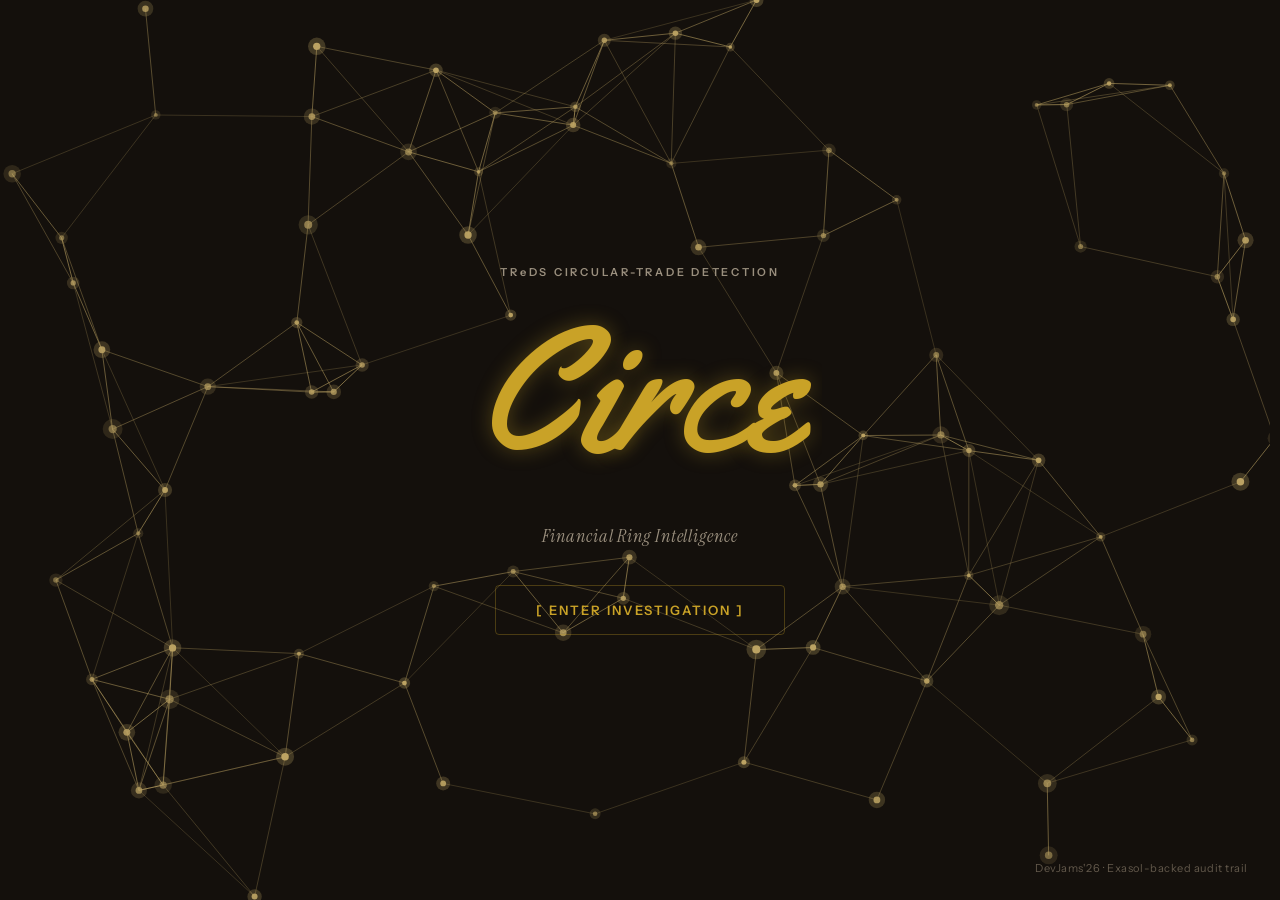
==== demo/index.html @ 51be2c26 "fix(brand): remove mask wipe loading effect and blur box, add clean breathing symbol pulse" ====
<!doctype html>
<html lang="en">
<head>
<meta charset="utf-8">
<meta name="viewport" content="width=device-width,initial-scale=1">
<title>Circe · Financial Ring Intelligence</title>
<link rel="preconnect" href="https://fonts.googleapis.com">
<link rel="preconnect" href="https://fonts.gstatic.com" crossorigin>
<link href="https://fonts.googleapis.com/css2?family=Instrument+Sans:wght@400;500;600;700&family=Instrument+Serif:ital@0;1&family=JetBrains+Mono:wght@400;500;600&family=Yellowtail&display=swap" rel="stylesheet">
<link rel="stylesheet" href="styles.css?v=1788350000">
</head>
<body>

<div id="landing-page" class="landing-page relative min-h-screen overflow-hidden flex flex-col selection:bg-[#C9A227]/30 selection:text-[#C9A227]" style="position: fixed; top: 0; left: 0; width: 100%; height: 100%; z-index: 3000; transition: opacity 0.8s ease, visibility 0.8s ease; background-color: var(--ink-base); color: var(--paper); font-family: var(--font-sans); display: flex; flex-direction: column;">

    <!-- WebGL Constellation Canvas -->
    <div style="position:absolute; top:0; left:0; right:0; bottom:0; z-index:0; pointer-events:none; opacity:0.8;">
        <canvas id="constellationCanvas" style="width:100%; height:100%; display:block;"></canvas>
    </div>

    <!-- Central Content -->
    <main style="flex:1; display:flex; flex-direction:column; align-items:center; justify-content:center; position:relative; z-index:10; padding:24px; width:100%; text-align:center;">
        
        <!-- Eyebrow Line -->
        <p class="eyebrow-text uppercase mb-4 text-center">
            TReDS CIRCULAR-TRADE DETECTION
        </p>

        <!-- Writing Animation Title -->
        <div style="position:relative; display:flex; align-items:center; justify-content:center; margin-bottom:24px; width:100%;">
            <h1 class="circe-title-text">Circe</h1>
        </div>
        
        <!-- Tagline -->
        <p class="tagline-text uppercase mb-12 md:mb-16 text-center">
            Financial Ring Intelligence
        </p>

        <!-- Enter Button -->
        <button id="enter-btn-new" class="enter-button uppercase transition-all flex items-center justify-center">
            [ ENTER INVESTIGATION ]
        </button>
    </main>
    
    <!-- Footer Corner Meta Text -->
    <div style="position:absolute; bottom:24px; right:32px; z-index:10; pointer-events:none;">
        <p class="footer-meta-text">
            DevJams'26 · Exasol-backed audit trail
        </p>
    </div>

    <style>
        .circe-title-text {
            font-family: var(--font-wordmark);
            font-size: clamp(100px, 14vw, 200px); 
            font-weight: 400;
            color: var(--seal);
            margin: 0;
            padding: 20px; 
            line-height: 1;
            text-shadow: 0 0 20px rgba(201, 162, 39, 0.35);
            
            -webkit-mask-image: linear-gradient(75deg, #000 45%, rgba(0,0,0,0) 55%);
            mask-image: linear-gradient(75deg, #000 45%, rgba(0,0,0,0) 55%);
            -webkit-mask-size: 300% 100%;
            mask-size: 300% 100%;
            -webkit-mask-position: 100% 0;
            mask-position: 100% 0;
            
            animation: writeCursive 1.5s cubic-bezier(0.3, 0.0, 0.2, 1) 0.1s both;
        }

        @keyframes writeCursive {
            0% { -webkit-mask-position: 100% 0; mask-position: 100% 0; }
            100% { -webkit-mask-position: 0% 0; mask-position: 0% 0; }
        }
        
        .eyebrow-text {
            font-family: var(--font-sans);
            font-weight: 600;
            font-size: var(--fs-micro);
            letter-spacing: 0.25em;
            color: var(--paper-muted);
            opacity: 0;
            transform: translateY(10px);
            animation: elegantFadeUp 0.8s cubic-bezier(0.2, 0.8, 0.2, 1) 1.2s forwards;
        }

        .tagline-text {
            font-family: var(--font-serif);
            font-weight: 400;
            font-style: italic;
            font-size: 18px; 
            letter-spacing: 0.05em; 
            color: var(--paper-muted);
            opacity: 0;
            transform: translateY(10px);
            animation: elegantFadeUp 0.8s cubic-bezier(0.2, 0.8, 0.2, 1) 1.5s forwards;
            margin-bottom: 36px;
        }

        .enter-button {
            font-family: var(--font-sans);
            font-weight: 600;
            font-size: var(--fs-body);
            letter-spacing: 0.15em;
            color: var(--seal);
            background: transparent;
            border: 1px solid rgba(201, 162, 39, 0.3);
            border-radius: 4px;
            padding: 16px 40px;
            opacity: 0;
            transform: translateY(10px);
            animation: elegantFadeUp 0.8s cubic-bezier(0.2, 0.8, 0.2, 1) 1.8s forwards;
            cursor: pointer;
            transition: all 0.2s ease;
        }

        .enter-button:hover {
            background: var(--seal-dim);
            border-color: var(--seal);
            box-shadow: 0 0 15px rgba(201, 162, 39, 0.2);
        }
        
        .footer-meta-text {
            font-family: var(--font-sans);
            font-weight: 400;
            font-size: var(--fs-micro);
            color: var(--paper-dark);
            letter-spacing: 0.05em;
            opacity: 0;
            animation: elegantFadeUp 0.8s cubic-bezier(0.2, 0.8, 0.2, 1) 2.0s forwards;
        }

        @keyframes elegantFadeUp {
            to { opacity: 1; transform: translateY(0); }
        }
    </style>
</div>

<div id="app-shell" class="app-shell hidden-app">
  <!-- TOP HEADER -->
  <header class="topbar">
    <div class="topbar-left">
      <h1 class="brand clickable" id="brand-home-btn" title="Return to Intro" onclick="if(window.returnToLanding) window.returnToLanding();" tabindex="0" role="button" aria-label="Return to intro screen">
        <span class="brand-symbol" aria-hidden="true">
          <svg width="18" height="18" viewBox="0 0 24 24" fill="none" style="display:block;">
            <circle cx="12" cy="12" r="9" stroke="var(--seal)" stroke-width="2" opacity="0.9"></circle>
            <circle cx="12" cy="12" r="3.5" fill="var(--seal)"></circle>
          </svg>
        </span>
        <span class="brand-wordmark">Circe</span>
        <span class="brand-sub">· Financial Ring Intelligence</span>
      </h1>
    </div>
    <div class="topbar-center" id="global-stats-container">
      <!-- Populated by JS -->
    </div>
    <div class="topbar-right">
      <div class="status-badge simulated-data"><span class="dot"></span> SIMULATED DATA</div>
      <button id="guide-me-btn" class="btn">GUIDE ME</button>
    </div>
  </header>

  <!-- SECONDARY NAVIGATION — stepper keeps class="tab-btn" + data-target, setupTabs() unchanged -->
  <nav class="primary-nav">
    <div class="nav-container">
      <button class="tab-btn stepper-item active" data-target="view-queue" aria-current="step">
        <span class="step-num">01</span>
        <span class="step-label">REVIEW</span>
        <span class="step-sub">Which rings look suspicious?</span>
      </button>
      <span class="stepper-sep" aria-hidden="true"></span>
      <button class="tab-btn stepper-item" data-target="view-network">
        <span class="step-num">02</span>
        <span class="step-label">VISUALISE</span>
        <span class="step-sub">How are they connected?</span>
      </button>
      <span class="stepper-sep" aria-hidden="true"></span>
      <button class="tab-btn stepper-item" data-target="view-directory">
        <span class="step-num">03</span>
        <span class="step-label">INVESTIGATE</span>
        <span class="step-sub">Who is involved?</span>
      </button>
      <span class="stepper-sep" aria-hidden="true"></span>
      <button class="tab-btn stepper-item" data-target="view-ledger">
        <span class="step-num">04</span>
        <span class="step-label">VERIFY</span>
        <span class="step-sub">What's the raw evidence?</span>
      </button>
    </div>
  </nav>


  <!-- PAGE CONTENT -->
  <div class="content-area">
    
    <!-- RING REVIEW -->
    <div id="view-queue" class="view-section active">
      <div id="stats" class="summary-strip"></div>
      <main id="queue" class="queue-grid"></main>
    </div>

    <!-- INTERCONNECTION MAP -->
    <div id="view-network" class="view-section">
      <div class="ledger-header-strip">
        <div class="ledger-controls" style="flex-wrap: wrap; align-items: center; width: 100%;">
          <div style="display:flex; gap:6px;">
            <button id="net-toggle-trade" class="btn active" aria-pressed="true">TRADE LAYER</button>
            <button id="net-toggle-corp" class="btn active" aria-pressed="true">CORPORATE LAYER</button>
            <button id="net-toggle-flagged" class="btn" aria-pressed="false">FLAGGED ONLY</button>
          </div>
          <select id="net-ring-select" class="control-select">
            <option value="">— ALL RINGS —</option>
          </select>
          <select id="net-industry-filter" class="control-select">
            <option value="all">ALL INDUSTRIES</option>
            <option value="distribution">DISTRIBUTION</option>
            <option value="manufacturing">MANUFACTURING</option>
            <option value="trading">TRADING</option>
            <option value="services">SERVICES</option>
          </select>
          <button id="net-reset-btn" class="btn">RESET VIEW</button>
          <div class="network-zoom-controls" style="display:flex; gap:4px; align-items:center; margin-left:auto;">
            <button id="net-zoom-out" class="btn" title="Zoom Out" style="padding:4px 10px; font-weight:bold;">−</button>
            <span id="net-zoom-val" class="mono" style="font-size:var(--fs-micro); color:var(--paper-muted); min-width:42px; text-align:center;">100%</span>
            <button id="net-zoom-in" class="btn" title="Zoom In" style="padding:4px 10px; font-weight:bold;">+</button>
            <button id="net-zoom-reset" class="btn" title="Reset Zoom" style="padding:4px 8px; font-size:var(--fs-micro);">1:1</button>
          </div>
        </div>
      </div>
      
      <div class="network-layout">
        <div class="network-canvas-wrap">
          <svg id="network-svg" viewBox="0 0 1800 1100" preserveAspectRatio="xMidYMid meet"></svg>
          <div class="network-legend-bar">
            <div class="gl-item"><span class="gl-edge inv"></span> <span>Invoice Hop</span></div>
            <div class="gl-item"><span class="gl-edge corp"></span> <span>Corporate Bridge</span></div>
            <div class="gl-item"><span class="gl-edge" style="background:rgba(154,143,126,0.4);"></span> <span>Background Trade</span></div>
            <div class="gl-item"><span class="gl-node" style="border-color:var(--seal);"></span> <span>Distribution</span></div>
            <div class="gl-item"><span class="gl-node" style="border-color:var(--amber);"></span> <span>Manufacturing</span></div>
            <div class="gl-item"><span class="gl-node" style="border-color:var(--blood);"></span> <span>Trading</span></div>
            <div class="gl-item"><span class="gl-node" style="border-color:var(--paper-muted);"></span> <span>Services</span></div>
            <div class="gl-item" style="margin-left:auto; font-style:italic;">Scroll to zoom · Drag to pan · Click node to inspect</div>
          </div>
        </div>
        <div id="network-rail" class="network-rail hidden"></div>
      </div>
    </div>

    <!-- ENTITY DIRECTORY -->
    <div id="view-directory" class="view-section">
      <div class="ledger-header-strip">
        <div class="ledger-controls">
          <input type="text" id="dir-search" class="control-input" placeholder="Search entity ID, name, industry, NIC..." />
          <select id="dir-sort" class="control-select">
            <option value="rings-desc">Flagged Rings (Most first)</option>
            <option value="loss-desc">Expected Loss (Highest first)</option>
            <option value="invoices-desc">Invoices (Most first)</option>
            <option value="name-asc">Name (A–Z)</option>
            <option value="date-new">Registration Date (Newest first)</option>
            <option value="id-asc">Entity ID (Ascending)</option>
          </select>
          <select id="dir-filter-industry" class="control-select">
            <option value="all">ALL INDUSTRIES</option>
            <option value="distribution">DISTRIBUTION</option>
            <option value="manufacturing">MANUFACTURING</option>
            <option value="trading">TRADING</option>
            <option value="services">SERVICES</option>
          </select>
        </div>
        <div id="dir-stats" class="gs-val mono" style="font-size:var(--fs-micro);"></div>
      </div>
      
      <main id="directory-table-container">
        <table class="data-table">
          <thead>
            <tr>
              <th>ENTITY</th>
              <th>INDUSTRY</th>
              <th>NIC CODE</th>
              <th>REGISTERED</th>
              <th>INVOICES</th>
              <th>RINGS</th>
              <th class="val-col">EXPECTED LOSS</th>
            </tr>
          </thead>
          <tbody id="directory-body"></tbody>
        </table>
      </main>
    </div>

    <!-- INVOICE LEDGER -->
    <div id="view-ledger" class="view-section">
      <div class="ledger-header-strip">
        <div class="ledger-controls">
          <input type="text" id="ledger-search" class="control-input" placeholder="Search ID, company, HS code..." />
          <select id="ledger-sort" class="control-select">
            <option value="date-new">Invoice Date (Newest first)</option>
            <option value="date-old">Invoice Date (Oldest first)</option>
            <option value="amount-high">Amount (Highest first)</option>
            <option value="amount-low">Amount (Lowest first)</option>
            <option value="id">Invoice ID</option>
          </select>
          <select id="ledger-filter" class="control-select">
            <option value="all">ALL</option>
            <option value="dataset">DATASET</option>
            <option value="investigator">INVESTIGATOR ADDED</option>
            <option value="has-hs">HAS HS CODE</option>
            <option value="missing-hs">MISSING HS CODE</option>
          </select>
        </div>
        <div class="ledger-actions">
          <button id="add-invoice-btn" class="btn primary-action">+ ADD INVOICE</button>
          <button id="clear-investigator-btn" class="btn danger-action" style="display:none;">CLEAR INVESTIGATOR DATA</button>
        </div>
      </div>
      
      <div id="ledger-stats" class="ledger-stats-bar"></div>
      
      <main id="ledger-table-container">
        <table class="data-table">
          <thead>
            <tr>
              <th>SOURCE</th>
              <th>INVOICE</th>
              <th>DATE</th>
              <th>SELLER</th>
              <th>BUYER</th>
              <th>VALUE (₹)</th>
              <th>HS CODE</th>
              <th>DISCOUNTING</th>
            </tr>
          </thead>
          <tbody id="ledger-body"></tbody>
        </table>
      </main>
    </div>

  </div>
</div>

<!-- MODALS -->

<!-- INVOICE MODAL -->
<div id="invoice-modal" class="modal-overlay">
  <div class="modal-window">
    <div class="modal-header">
      <h2 id="modal-title">INVOICE DETAIL</h2>
      <button id="modal-close" class="modal-close-btn">&times;</button>
    </div>
    <div id="modal-body" class="modal-body"></div>
  </div>
</div>

<!-- ENTITY MODAL -->
<div id="entity-modal" class="modal-overlay">
  <div class="modal-window entity-window">
    <div class="modal-header">
      <h2 id="entity-modal-title">ENTITY DETAIL</h2>
      <button id="entity-modal-close" class="modal-close-btn">&times;</button>
    </div>
    <div id="entity-modal-body" class="modal-body"></div>
  </div>
</div>

<!-- ADD INVOICE MODAL -->
<div id="add-invoice-modal" class="modal-overlay">
  <div class="modal-window add-invoice-window">
    <div class="modal-header">
      <h2>ADD INVESTIGATOR INVOICE</h2>
      <button id="add-invoice-close" class="modal-close-btn">&times;</button>
    </div>
    <div class="modal-body form-body">
      <div id="add-inv-error" class="form-error hidden"></div>
      
      <div class="form-grid">
        <div class="form-group">
          <label>INVOICE ID <span class="req">*</span></label>
          <input type="text" id="add-inv-id" placeholder="e.g. I0201" class="form-input" />
        </div>
        
        <div class="form-group">
          <label>VALUE (₹) <span class="req">*</span></label>
          <input type="number" id="add-inv-val" placeholder="e.g. 10000000" min="0" class="form-input" />
        </div>

        <div class="form-group">
          <label>SELLER ENTITY ID <span class="req">*</span></label>
          <input type="text" id="add-inv-seller" list="entity-ids" placeholder="e.g. E040" class="form-input" />
        </div>

        <div class="form-group">
          <label>BUYER ENTITY ID <span class="req">*</span></label>
          <input type="text" id="add-inv-buyer" list="entity-ids" placeholder="e.g. E041" class="form-input" />
        </div>

        <div class="form-group">
          <label>INVOICE DATE <span class="req">*</span></label>
          <input type="date" id="add-inv-date" class="form-input" />
        </div>

        <div class="form-group">
          <label>HS CODE <span class="req">*</span></label>
          <input type="text" id="add-inv-hs" list="hs-datalist" placeholder="6-8 digit HS code" class="form-input" />
          <div id="add-inv-hs-hint" class="form-hint"></div>
        </div>

        <div class="form-group">
          <label>DISCOUNTING DATE</label>
          <input type="date" id="add-inv-discounting" class="form-input" />
        </div>
      </div>

      <datalist id="entity-ids"></datalist>
      <datalist id="hs-datalist"></datalist>

      <div class="form-scope-note">
        Adding an invoice updates the ledger and entity views only — it does not re-run ring
        detection or scoring. Rescoring requires a pipeline run.
      </div>

      <div class="modal-actions">
        <button class="btn secondary-btn" onclick="window.closeAllModals();">CANCEL</button>
        <button class="btn primary-action" onclick="window.submitAddInvoice()">ADD INVOICE</button>
      </div>
    </div>
  </div>
</div>

<!-- RESCORE BANNER — shown when API server is live and investigator invoices are present -->
<div id="rescore-banner"></div>

<!-- TOUR OVERLAY (B2) — pointer-events managed by JS; spotlight uses box-shadow mask -->
<div id="tour-overlay" class="hidden">
  <div id="tour-spotlight"></div>
  <div id="tour-card">
    <div id="tour-counter" class="mono"></div>
    <div id="tour-title"></div>
    <div id="tour-body"></div>
    <div id="tour-actions">
      <button id="tour-back" class="btn">BACK</button>
      <button id="tour-next" class="btn primary-action">NEXT</button>
      <button id="tour-skip" class="btn">SKIP</button>
    </div>
  </div>
</div>

<script src="data.js?v=1788330000"></script>
<script src="app.js?v=1788330000"></script>
<script src="constellation.js?v=1788330000"></script>
<script>
  // Global stats populator
  document.addEventListener("DOMContentLoaded", function() {
    if (typeof ENTITIES !== 'undefined' && typeof INVOICES !== 'undefined' && typeof SCORED !== 'undefined') {
      var eCount = Object.keys(ENTITIES).length;
      var iCount = Object.keys(INVOICES).length;
      var totLoops = (typeof SCORED !== 'undefined' && SCORED.total_candidate_count) ? SCORED.total_candidate_count : 5542;
      var flaggedCount = (typeof SCORED !== 'undefined' && SCORED.high_risk_count) ? SCORED.high_risk_count : 5;
      
      var container = document.getElementById("global-stats-container");
      container.innerHTML = 
        "<div class='global-stat'><span class='gs-val mono num'>" + eCount + "</span><span class='gs-label'>ENTITIES</span></div>" +
        "<div class='gs-divider'></div>" +
        "<div class='global-stat'><span class='gs-val mono num'>" + iCount + "</span><span class='gs-label'>INVOICES</span></div>" +
        "<div class='gs-divider'></div>" +
        "<div class='global-stat'><span class='gs-val mono num'>" + totLoops.toLocaleString() + "</span><span class='gs-label'>DISCOVERED LOOPS</span></div>" +
        "<div class='gs-divider'></div>" +
        "<div class='global-stat'><span class='gs-val risk mono num'>" + flaggedCount + "</span><span class='gs-label risk'>FLAGGED FRAUD</span></div>";
    }
  });
</script>
</body>
</html>
---- demo/styles.css ----
/* ==========================================================================
   CIRCE — FINANCIAL RING INTELLIGENCE
   COUNSEL DESIGN SYSTEM (Warm Ink · Instrument Serif & Sans · JetBrains Mono)
   ========================================================================== */

:root {
  /* Counsel Palette (WCAG 2.1 Contrast Tested) */
  --ink-base: #14100C;
  --ink-panel: #1D1813;
  --ink-panel-hover: #26201A;

  --border-muted: #2C241D;
  --border-active: #42372C;

  --paper: #EFE7D8;
  --paper-muted: #9A8F7E;
  --paper-dark: #62584B;

  --seal: #C9A227;
  --seal-dim: rgba(201, 162, 39, 0.15);

  --blood: #D65A5A;
  --blood-deep: #9E3B3B;
  --blood-dim: rgba(214, 90, 90, 0.15);

  --verdigris: #5F9179;
  --verdigris-dim: rgba(95, 145, 121, 0.15);

  --amber: #C8912F;
  --amber-dim: rgba(200, 145, 47, 0.15);

  /* Typography */
  --font-sans: 'Instrument Sans', system-ui, -apple-system, sans-serif;
  --font-serif: 'Instrument Serif', Georgia, serif;
  --font-mono: 'JetBrains Mono', ui-monospace, SFMono-Regular, monospace;
  --font-wordmark: 'Yellowtail', cursive;

  /* Type Scale Tokens (5 sizes down from 8) */
  --fs-micro: 11px;
  --fs-body: 13px;
  --fs-emphasis: 15px;
  --fs-figure: 20px;
  --fs-display: 28px;

  /* Motion tokens (Emil Kowalski / Apple-design standard) */
  --ease-out: cubic-bezier(0.16, 1, 0.3, 1);
  --ease-spring: cubic-bezier(0.34, 1.4, 0.64, 1);
  --duration-fast: 150ms;
  --duration-normal: 250ms;
}

* {
  box-sizing: border-box;
  margin: 0;
  padding: 0;
  scrollbar-width: thin;
  scrollbar-color: var(--border-active) var(--ink-base);
}

html {
  scrollbar-gutter: stable;
}

/* ==========================================================================
   CUSTOM COUNSEL UI SCROLLBAR
   ========================================================================== */
::-webkit-scrollbar {
  width: 7px;
  height: 7px;
}

::-webkit-scrollbar-track {
  background: var(--ink-base);
}

::-webkit-scrollbar-thumb {
  background: var(--border-active);
  border-radius: 4px;
  border: 1px solid var(--ink-base);
  transition: background-color var(--duration-fast) var(--ease-out);
}

::-webkit-scrollbar-thumb:hover {
  background: var(--seal);
}

::-webkit-scrollbar-thumb:active {
  background: var(--amber);
}

::-webkit-scrollbar-corner {
  background: var(--ink-base);
}

/* Visible keyboard focus everywhere */
:focus-visible {
  outline: 2px solid var(--seal);
  outline-offset: 2px;
}

body {
  background-color: var(--ink-base);
  color: var(--paper);
  font-family: var(--font-sans);
  font-size: var(--fs-body);
  line-height: 1.4;
  -webkit-font-smoothing: antialiased;
}

.mono {
  font-family: var(--font-mono);
}

.serif {
  font-family: var(--font-serif);
  font-weight: 400;
}

/* Tabular & Number Utilities (A4) */
.num {
  font-family: var(--font-mono);
  font-variant-numeric: tabular-nums;
  text-align: right;
}

.curr-sym, .curr-unit {
  color: var(--paper-muted);
  font-weight: 400;
}

.hidden {
  display: none !important;
}

/* APP SHELL */
.app-shell {
  display: flex;
  flex-direction: column;
  min-height: 100vh;
}

/* TOPBAR */
.topbar {
  display: flex;
  align-items: center;
  justify-content: space-between;
  padding: 12px 24px;
  background-color: var(--ink-panel);
  border-bottom: 1px solid var(--border-muted);
}

.topbar-left {
  display: flex;
  align-items: center;
  gap: 12px;
}

.brand {
  display: flex;
  align-items: center;
  gap: 8px;
  margin: 0;
  cursor: pointer;
  user-select: none;
  transition: opacity var(--duration-fast) var(--ease-out), transform 100ms var(--ease-out);
}
.brand:hover {
  opacity: 0.95;
}
.brand:active {
  transform: scale(0.98);
}

.brand-symbol {
  display: inline-flex;
  align-items: center;
  justify-content: center;
  color: var(--seal);
  flex-shrink: 0;
  animation: symbolBreathe 3.5s ease-in-out infinite;
}

@keyframes symbolBreathe {
  0%, 100% {
    transform: scale(1);
    opacity: 0.85;
  }
  50% {
    transform: scale(1.12);
    opacity: 1;
  }
}

.brand-wordmark {
  font-family: var(--font-wordmark);
  font-size: 26px;
  color: var(--seal);
  font-weight: 400;
  line-height: 1.1;
  display: inline-block;
  position: relative;
  padding-right: 4px;
  overflow: visible;
  animation: wordmarkGleam 3.5s ease-in-out infinite;
}

.brand:hover .brand-wordmark {
  opacity: 0.9;
}

@keyframes wordmarkGleam {
  0%, 100% {
    opacity: 0.88;
    filter: brightness(1);
  }
  50% {
    opacity: 1;
    filter: brightness(1.22);
  }
}

.brand-sub {
  font-family: var(--font-serif);
  font-size: var(--fs-emphasis);
  font-style: italic;
  color: var(--paper-muted);
  font-weight: 400;
  letter-spacing: 0.02em;
}

.topbar-center {
  display: flex;
  align-items: center;
  gap: 16px;
  background: rgba(20, 16, 12, 0.7);
  border: 1px solid var(--border-muted);
  border-radius: 4px;
  padding: 4px 16px;
  backdrop-filter: blur(4px);
}

.global-stat {
  display: flex;
  flex-direction: column;
  align-items: flex-start;
  gap: 1px;
}

.gs-divider {
  width: 1px;
  height: 22px;
  background: var(--border-muted);
  opacity: 0.6;
}

.gs-label {
  font-family: var(--font-sans);
  font-size: 10px;
  font-weight: 600;
  color: var(--paper-muted);
  letter-spacing: 0.6px;
  text-transform: uppercase;
  line-height: 1;
}

.gs-label.risk {
  color: var(--blood);
}

.gs-val {
  font-family: var(--font-mono);
  font-size: 15px;
  line-height: 1.15;
  color: var(--paper);
  font-weight: 600;
  font-variant-numeric: tabular-nums;
  letter-spacing: -0.2px;
}

.gs-val.risk {
  color: var(--blood);
  font-weight: 700;
  text-shadow: 0 0 8px rgba(214, 90, 90, 0.35);
}

.topbar-right {
  display: flex;
  align-items: center;
  gap: 12px;
}

.status-badge {
  display: flex;
  align-items: center;
  gap: 6px;
  font-size: var(--fs-micro);
  font-weight: 600;
  letter-spacing: 0.5px;
  padding: 4px 8px;
  border: 1px solid var(--border-muted);
  border-radius: 2px;
  background: var(--ink-base);
}

.status-badge .dot {
  width: 6px;
  height: 6px;
  border-radius: 50%;
}

.system-online {
  display: none !important;
}

.simulated-data {
  color: var(--amber);
  border-color: var(--amber-dim);
}

.simulated-data .dot {
  background-color: var(--amber);
}

/* NAVIGATION */
.primary-nav {
  background-color: var(--ink-base);
  border-bottom: 1px solid var(--border-muted);
  width: 100%;
}

.nav-container {
  display: flex;
  align-items: stretch;
  justify-content: space-between;
  max-width: 1400px;
  margin: 0 auto;
  padding: 0 32px;
  width: 100%;
}

.tab-btn {
  background: none;
  border: none;
  color: var(--paper-muted);
  font-family: var(--font-sans);
  cursor: pointer;
  transition: color var(--duration-fast) var(--ease-out),
              border-color var(--duration-fast) var(--ease-out),
              background-color var(--duration-fast) var(--ease-out);
}

/* CONTENT AREA */
.content-area {
  flex: 1;
  padding: 24px 32px;
  max-width: 1400px;
  margin: 0 auto;
  width: 100%;
}

.view-section {
  display: none;
}
.view-section.active {
  display: block;
}

/* SUMMARY STRIP */
.summary-strip {
  display: flex;
  align-items: center;
  gap: 24px;
  padding: 14px 16px;
  background-color: var(--ink-panel);
  border: 1px solid var(--border-muted);
  margin-bottom: 16px;
  border-radius: 2px;
}

.summary-strip p {
  margin: 0;
  font-family: var(--font-mono);
  font-size: var(--fs-body);
  display: flex;
  gap: 8px;
}

/* RING QUEUE GRID */
.queue-grid {
  display: grid;
  grid-template-columns: 1fr;
  gap: 16px;
}

.ring-card {
  background-color: var(--ink-panel);
  border: 1px solid var(--border-muted);
  border-radius: 2px;
  display: flex;
  flex-direction: column;
}

.ring-header {
  display: flex;
  justify-content: space-between;
  align-items: center;
  padding: 12px 16px;
  border-bottom: 1px solid var(--border-muted);
  background-color: var(--ink-base);
}

.rh-title {
  display: flex;
  align-items: baseline;
  gap: 12px;
}

.rh-rank {
  font-family: var(--font-mono);
  color: var(--paper-muted);
  font-size: var(--fs-micro);
}

.rh-id {
  font-family: var(--font-mono);
  font-weight: 600;
  font-size: var(--fs-emphasis);
  color: var(--paper);
}

.rh-type {
  font-size: var(--fs-micro);
  font-weight: 600;
  letter-spacing: 0.5px;
  color: var(--seal);
  border: 1px solid var(--seal-dim);
  padding: 2px 6px;
  border-radius: 2px;
}

.rh-metrics {
  display: flex;
  gap: 24px;
}

.metric-group {
  display: flex;
  flex-direction: column;
  align-items: flex-end;
}

.metric-label {
  font-size: var(--fs-micro);
  text-transform: uppercase;
  color: var(--paper-muted);
  font-weight: 600;
  letter-spacing: 0.5px;
}

.metric-val {
  font-family: var(--font-mono);
  font-size: var(--fs-emphasis);
  font-weight: 500;
  font-variant-numeric: tabular-nums;
}

.metric-val.risk {
  color: var(--blood);
}

.ring-body {
  display: grid;
  grid-template-columns: 340px 1fr;
  gap: 24px;
  padding: 16px;
}

.ring-viz {
  border: 1px solid var(--border-muted);
  background-color: var(--ink-base);
  height: 320px;
  min-height: 320px;
  border-radius: 4px;
  display: flex;
  flex-direction: column;
  overflow: hidden;
  padding: 0;
}
.ring-viz .graph-wrapper {
  flex: 1;
  width: 100%;
  height: 100%;
  display: flex;
  flex-direction: column;
  overflow: hidden;
  position: relative;
}
.ring-viz svg {
  flex: 1;
  width: 100%;
  height: calc(100% - 32px);
  display: block;
}

.ring-scores {
  display: flex;
  flex-direction: column;
  gap: 12px;
}

.entity-section-title {
  font-size: var(--fs-micro);
  font-weight: 600;
  letter-spacing: 1px;
  color: var(--paper-muted);
  text-transform: uppercase;
  margin-bottom: 4px;
  border-bottom: 1px solid var(--border-muted);
  padding-bottom: 4px;
}

.score-row {
  display: grid;
  grid-template-columns: 120px 1fr 64px;
  align-items: center;
  gap: 12px;
  font-family: var(--font-mono);
  font-size: var(--fs-micro);
}

.sig-name {
  color: var(--paper);
  font-size: var(--fs-micro);
}

/* Thin CSS Signal Track (B1) */
.sig-bar-wrap {
  display: flex;
  align-items: center;
  width: 100%;
}

.sig-bar-track {
  width: 100%;
  height: 4px;
  background-color: var(--border-muted);
  border-radius: 2px;
  overflow: hidden;
  position: relative;
}

.sig-bar-track.abstained {
  background: repeating-linear-gradient(
    -45deg,
    rgba(200, 145, 47, 0.4),
    rgba(200, 145, 47, 0.4) 4px,
    rgba(44, 36, 29, 0.6) 4px,
    rgba(44, 36, 29, 0.6) 8px
  );
  border: 1px dashed var(--amber);
  height: 6px;
  border-radius: 2px;
}

.sig-bar-fill {
  height: 100%;
  background-color: var(--seal);
  border-radius: 2px;
  transition: width var(--duration-normal) var(--ease-out);
}

.sig-bar-fill.risk {
  background-color: var(--blood);
}

.sig-val {
  text-align: right;
  color: var(--paper);
  font-variant-numeric: tabular-nums;
}

.sig-val.risk, .sig-val.high {
  color: var(--blood);
  font-weight: 600;
}

.sig-val.abstained {
  color: var(--amber);
  font-size: var(--fs-micro);
  font-weight: 500;
  letter-spacing: 0.5px;
  text-align: right;
}

.industry-note {
  font-size: var(--fs-micro);
  color: var(--paper-muted);
  padding: 8px 10px;
  background-color: var(--ink-panel);
  border: 1px solid var(--border-muted);
  border-radius: 2px;
  margin-top: 8px;
  line-height: 1.4;
}

.industry-note.flagged {
  color: var(--amber);
  background-color: var(--amber-dim);
  border-color: rgba(200, 145, 47, 0.4);
}

/* Cleared Divider (B1) */
.cleared-divider-wrap {
  display: flex;
  justify-content: center;
  margin: 16px 0;
}

.cleared-divider-btn {
  background: var(--ink-panel);
  border: 1px solid var(--border-muted);
  color: var(--paper-muted);
  font-family: var(--font-sans);
  font-size: var(--fs-micro);
  font-weight: 600;
  letter-spacing: 0.5px;
  padding: 8px 16px;
  border-radius: 2px;
  cursor: pointer;
  display: inline-flex;
  align-items: center;
  gap: 8px;
  text-transform: uppercase;
  transition: all var(--duration-fast) var(--ease-out);
}

.cleared-divider-btn:hover {
  background: var(--ink-panel-hover);
  border-color: var(--border-active);
  color: var(--paper);
}

.cleared-divider-btn .cd-action {
  color: var(--seal);
}

.cleared-rings-container {
  display: flex;
  flex-direction: column;
  gap: 16px;
}

/* TRANSACTION TRAIL & TIMELINE */
.ring-trail-wrap {
  grid-column: 1 / -1;
  border-top: 1px solid var(--border-muted);
  padding-top: 16px;
  margin-top: 8px;
}

.trail-btn-wrap, .timeline-btn-wrap {
  display: flex;
  gap: 12px;
  margin-bottom: 12px;
}

.view-trail-btn, .view-timeline-btn, .btn {
  background-color: var(--ink-base);
  color: var(--paper);
  border: 1px solid var(--border-muted);
  padding: 6px 12px;
  font-family: var(--font-sans);
  font-size: var(--fs-micro);
  font-weight: 600;
  letter-spacing: 0.5px;
  cursor: pointer;
  border-radius: 2px;
  text-transform: uppercase;
  transition: color var(--duration-fast) var(--ease-out),
              background-color var(--duration-fast) var(--ease-out),
              border-color var(--duration-fast) var(--ease-out),
              transform 100ms var(--ease-out);
}

.view-trail-btn:hover, .view-timeline-btn:hover, .btn:hover {
  border-color: var(--border-active);
  background-color: var(--ink-panel-hover);
}

.view-trail-btn:active, .view-timeline-btn:active, .btn:active,
.tab-btn:active {
  transform: scale(0.98);
}

.primary-action {
  background-color: var(--seal-dim);
  color: var(--seal);
  border-color: var(--seal);
}
.primary-action:hover {
  background-color: var(--seal);
  color: var(--ink-base);
}

.danger-action {
  background-color: var(--blood-dim);
  color: var(--blood);
  border-color: var(--blood);
}
.danger-action:hover {
  background-color: var(--blood);
  color: var(--ink-base);
}

/* TRAIL CONTENT */
.trail-header, .timeline-finance-panel {
  display: flex;
  flex-wrap: wrap;
  gap: 24px;
  background-color: var(--ink-base);
  border: 1px solid var(--border-muted);
  padding: 12px 16px;
  margin-bottom: 16px;
  border-radius: 2px;
}

.trail-stat-group {
  display: flex;
  gap: 24px;
}

.trail-stat {
  display: flex;
  flex-direction: column;
}
.ts-label {
  font-size: var(--fs-micro);
  color: var(--paper-muted);
  font-weight: 600;
  text-transform: uppercase;
  letter-spacing: 0.5px;
}
.ts-val {
  font-family: var(--font-mono);
  font-size: var(--fs-body);
  color: var(--paper);
  font-variant-numeric: tabular-nums;
}

.trail-list, .timeline-events {
  display: flex;
  flex-direction: column;
}

.trail-item, .timeline-event {
  background-color: var(--ink-base);
  border: 1px solid var(--border-muted);
  padding: 12px;
  border-radius: 2px;
  display: grid;
  grid-template-columns: auto 1fr auto;
  gap: 16px;
  align-items: center;
  cursor: pointer;
}
.trail-item:hover, .timeline-event:hover {
  border-color: var(--border-active);
}

.trail-item.corporate_bridge, .timeline-event.corp-bridge {
  border-style: dashed;
}

.ti-badge {
  font-size: var(--fs-micro);
  font-weight: 600;
  letter-spacing: 0.5px;
  padding: 2px 6px;
  border-radius: 2px;
  background-color: var(--border-muted);
  color: var(--paper);
  text-transform: uppercase;
}

.ti-badge.corp {
  background-color: var(--amber-dim);
  color: var(--amber);
}

.status-pill {
  font-family: var(--font-mono);
  font-size: var(--fs-micro);
  font-weight: 600;
  letter-spacing: 0.5px;
  padding: 3px 7px;
  border-radius: 2px;
  text-transform: uppercase;
  display: inline-flex;
  align-items: center;
  gap: 4px;
}
.status-pill.risk {
  background-color: var(--blood-deep);
  color: var(--paper);
  border: 1px solid var(--blood);
}
.status-pill.warn {
  background-color: var(--amber-dim);
  color: var(--amber);
  border: 1px solid var(--amber);
}
.status-pill.benign {
  background-color: var(--verdigris-dim);
  color: var(--verdigris);
  border: 1px solid var(--border-muted);
}

.ti-invoice {
  font-size: var(--fs-micro);
  color: var(--paper-muted);
}

.ti-flow {
  display: flex;
  align-items: center;
  gap: 12px;
  font-family: var(--font-mono);
  font-size: var(--fs-body);
}

.ti-arrow {
  text-align: center;
  color: var(--paper-muted);
  font-size: var(--fs-micro);
}
.ti-arrow .val {
  color: var(--paper);
  font-size: var(--fs-micro);
}

.ti-meta {
  display: flex;
  gap: 16px;
  font-size: var(--fs-micro);
  color: var(--paper-muted);
}
.ti-meta-label {
  font-weight: 600;
  text-transform: uppercase;
}

.trail-connector, .timeline-gap {
  text-align: center;
  color: var(--border-active);
  padding: 4px 0;
  font-size: var(--fs-body);
}

/* LEDGER TABLE */
.ledger-header-strip {
  display: flex;
  justify-content: space-between;
  align-items: center;
  margin-bottom: 16px;
}

.ledger-controls {
  display: flex;
  gap: 12px;
}

.control-input, .control-select, .form-input {
  background-color: var(--ink-base);
  border: 1px solid var(--border-muted);
  color: var(--paper);
  padding: 6px 10px;
  font-family: var(--font-sans);
  font-size: var(--fs-micro);
  border-radius: 2px;
  outline: none;
}
.control-input:focus, .control-select:focus, .form-input:focus {
  border-color: var(--seal);
}

.ledger-actions {
  display: flex;
  gap: 12px;
}

/* BUTTON ACTIVE STATE */
.btn.active, .btn[aria-pressed="true"] {
  background-color: var(--seal-dim);
  color: var(--seal);
  border-color: var(--seal);
}

/* LEDGER ANALYTICS STRIP (B4 thin CSS tracks) */
.ledger-stats-bar {
  background-color: var(--ink-panel);
  border: 1px solid var(--border-muted);
  border-radius: 2px;
  padding: 16px;
  margin-bottom: 16px;
}

.ls-summary {
  font-family: var(--font-mono);
  font-size: var(--fs-micro);
  color: var(--paper-muted);
  margin-bottom: 14px;
  padding-bottom: 10px;
  border-bottom: 1px solid var(--border-muted);
}

.ls-panels {
  display: grid;
  grid-template-columns: repeat(3, 1fr);
  gap: 16px;
}

@media (max-width: 900px) {
  .ls-panels {
    grid-template-columns: 1fr;
  }
}

.ls-panel {
  background-color: var(--ink-base);
  border: 1px solid var(--border-muted);
  padding: 12px;
  border-radius: 2px;
}

.ls-panel h4 {
  font-size: var(--fs-micro);
  font-weight: 600;
  text-transform: uppercase;
  letter-spacing: 0.5px;
  color: var(--paper-muted);
  margin-bottom: 10px;
  border-bottom: 1px solid var(--border-muted);
  padding-bottom: 4px;
}

.ls-row {
  display: flex;
  align-items: center;
  justify-content: space-between;
  font-family: var(--font-mono);
  font-size: var(--fs-micro);
  margin-bottom: 6px;
  gap: 8px;
}

.ls-label {
  width: 100px;
  color: var(--paper-muted);
  overflow: hidden;
  text-overflow: ellipsis;
  white-space: nowrap;
}

.ls-bar-track {
  flex: 1;
  height: 4px;
  background-color: var(--border-muted);
  border-radius: 2px;
  overflow: hidden;
}

.ls-bar-fill {
  height: 100%;
  background-color: var(--seal);
  border-radius: 2px;
  transition: width 0.3s var(--ease-out);
}

.ls-val {
  color: var(--paper);
  text-align: right;
  min-width: 60px;
  font-variant-numeric: tabular-nums;
}

/* NETWORK MAP & RAIL */
.network-layout {
  display: flex;
  gap: 16px;
  min-height: 700px;
}

@media (max-width: 1000px) {
  .network-layout {
    flex-direction: column;
  }
}

.network-canvas-wrap {
  flex: 1;
  background: var(--ink-panel);
  border: 1px solid var(--border-muted);
  border-radius: 2px;
  position: relative;
  min-height: 550px;
  display: flex;
  flex-direction: column;
}

.network-canvas-wrap svg {
  flex: 1;
  width: 100%;
  min-height: 500px;
  display: block;
}

.network-rail {
  width: 360px;
  background: var(--ink-panel);
  border: 1px solid var(--border-muted);
  border-radius: 2px;
  padding: 16px;
  overflow-y: auto;
  max-height: 700px;
  display: flex;
  flex-direction: column;
  gap: 16px;
}

@media (max-width: 1000px) {
  .network-rail {
    width: 100%;
    max-height: none;
  }
}

.network-rail.hidden {
  display: none !important;
}

.rail-section {
  background-color: var(--ink-base);
  border: 1px solid var(--border-muted);
  padding: 12px;
  border-radius: 2px;
}

.rail-section h4 {
  font-size: var(--fs-micro);
  font-weight: 600;
  text-transform: uppercase;
  letter-spacing: 0.5px;
  color: var(--paper-muted);
  margin-bottom: 8px;
  border-bottom: 1px solid var(--border-muted);
  padding-bottom: 4px;
}

.hide-trade .trade-edge {
  display: none !important;
}

.hide-corporate .director-edge {
  display: none !important;
}

.flagged-only .backdrop-node:not(.has-rings),
.flagged-only .trade-edge:not(.ring-edge) {
  opacity: 0.05 !important;
}

.director-edge {
  stroke: var(--amber);
  stroke-width: 1.8px;
  stroke-dasharray: 4, 3;
  fill: none;
  transition: opacity 0.2s ease;
}

.ring-edge {
  stroke: var(--blood);
  stroke-width: 2px;
  fill: none;
  transition: opacity 0.2s ease, stroke-width 0.2s ease;
}

.trade-edge {
  transition: opacity 0.2s ease;
}

.network-node {
  cursor: pointer;
}

.network-node:hover circle {
  stroke-width: 3.5px;
  filter: drop-shadow(0 0 6px rgba(201, 162, 39, 0.6));
}

.network-node.selected circle {
  stroke: #ffffff !important;
  stroke-width: 3.5px !important;
  filter: drop-shadow(0 0 8px rgba(255, 255, 255, 0.9));
}

.network-legend-bar {
  display: flex;
  flex-wrap: wrap;
  gap: 16px;
  padding: 10px 14px;
  background: var(--ink-base);
  border-top: 1px solid var(--border-muted);
  font-size: var(--fs-micro);
  color: var(--paper-muted);
  align-items: center;
}

.co-director-link {
  display: inline-block;
  font-size: var(--fs-micro);
  font-family: var(--font-mono);
  color: var(--seal);
  background: var(--seal-dim);
  border: 1px solid var(--border-muted);
  border-radius: 2px;
  padding: 2px 6px;
  margin-left: 6px;
  cursor: pointer;
}
.co-director-link:hover {
  background: var(--seal);
  color: var(--ink-base);
}

/* DATA TABLES (B3 & B4 Table Restraint) */
.data-table {
  width: 100%;
  border-collapse: collapse;
  font-family: var(--font-mono);
  font-size: var(--fs-body);
  background-color: var(--ink-panel);
  border: 1px solid var(--border-muted);
}

.data-table th {
  background-color: var(--ink-base);
  color: var(--paper-muted);
  font-family: var(--font-sans);
  font-size: var(--fs-micro);
  font-weight: 600;
  text-transform: uppercase;
  letter-spacing: 0.5px;
  padding: 14px 16px;
  text-align: left;
  border-bottom: 1px solid var(--border-muted);
}

.data-table td {
  padding: 14px 16px;
  text-align: left;
  border-bottom: none;
}

.data-table tr:hover td {
  background-color: var(--ink-panel-hover);
}

.data-table td.val-col {
  font-size: var(--fs-emphasis);
  font-weight: 500;
  color: var(--paper);
  text-align: right;
  font-variant-numeric: tabular-nums;
}

.src-badge {
  font-family: var(--font-sans);
  font-size: var(--fs-micro);
  font-weight: 600;
  padding: 2px 6px;
  border-radius: 2px;
  background-color: var(--border-muted);
  color: var(--paper-muted);
}
.src-badge.investigator {
  background-color: var(--seal-dim);
  color: var(--seal);
}

.val-col {
  text-align: right !important;
}

/* Entity Directory Specific Styles (B3) */
.dir-entity-name {
  font-size: var(--fs-emphasis);
  font-weight: 500;
  color: var(--paper);
  line-height: 1.2;
}

.dir-entity-id {
  font-size: var(--fs-micro);
  color: var(--paper-muted);
  margin-top: 2px;
}

.zero-rings-row {
  opacity: 0.55;
  transition: opacity var(--duration-fast) var(--ease-out);
}

.zero-rings-row:hover {
  opacity: 1;
}

/* Invoice Ledger Sticky Subheads (B4) */
.ledger-date-subhead td {
  background-color: var(--ink-base);
  padding: 8px 16px;
  font-size: var(--fs-micro);
  font-weight: 600;
  color: var(--paper-muted);
  border-bottom: 1px solid var(--border-muted);
  position: sticky;
  top: 0;
  z-index: 10;
  text-transform: uppercase;
  letter-spacing: 0.5px;
}

.ledger-date-subhead .date-badge {
  color: var(--paper-muted);
  font-family: var(--font-mono);
  font-weight: 600;
  letter-spacing: 0.5px;
}

/* MODALS (B5 Palantir Gotham Hierarchy) */
.modal-overlay {
  position: fixed;
  top: 0; left: 0; right: 0; bottom: 0;
  background-color: rgba(20, 16, 12, 0.85);
  display: flex;
  align-items: center;
  justify-content: center;
  z-index: 100;
  backdrop-filter: blur(4px);
  opacity: 0;
  pointer-events: none;
  visibility: hidden;
  transition: opacity var(--duration-normal) var(--ease-out),
              visibility var(--duration-normal) var(--ease-out);
}

.modal-overlay.open {
  opacity: 1;
  pointer-events: auto;
  visibility: visible;
}

.modal-window {
  background-color: var(--ink-panel);
  border: 1px solid var(--border-muted);
  width: 800px;
  max-width: 95vw;
  max-height: 90vh;
  display: flex;
  flex-direction: column;
  border-radius: 2px;
  box-shadow: 0 10px 30px rgba(0, 0, 0, 0.6);
  transform: scale(0.96) translateY(8px);
  opacity: 0;
  transition: transform var(--duration-normal) var(--ease-out),
              opacity var(--duration-normal) var(--ease-out);
}

.modal-overlay.open .modal-window {
  transform: scale(1) translateY(0);
  opacity: 1;
}
.modal-window.entity-window {
  width: 1000px;
}
.modal-window.add-invoice-window {
  width: 500px;
}

.modal-header {
  display: flex;
  justify-content: space-between;
  align-items: center;
  padding: 14px 20px;
  border-bottom: 1px solid var(--border-muted);
  background-color: var(--ink-base);
}

.modal-header h2 {
  font-family: var(--font-serif);
  font-size: var(--fs-display);
  font-weight: 400;
  letter-spacing: 0.5px;
  color: var(--paper);
  margin: 0;
}

.modal-close-btn {
  background: none;
  border: none;
  color: var(--paper-muted);
  font-size: var(--fs-figure);
  cursor: pointer;
}
.modal-close-btn:hover {
  color: var(--blood);
}

.modal-body {
  padding: 20px;
  overflow-y: auto;
}

/* MODAL DETAILS (Entity/Invoice) */
.detail-header {
  margin-bottom: 24px;
}
.detail-title {
  font-family: var(--font-serif);
  font-size: var(--fs-display);
  font-weight: 400;
  color: var(--paper);
  margin-bottom: 4px;
}
.detail-subtitle {
  font-size: var(--fs-body);
  color: var(--paper-muted);
}

.detail-grid {
  display: grid;
  grid-template-columns: 1fr 1fr;
  gap: 24px;
  margin-bottom: 24px;
}

.detail-section {
  background-color: var(--ink-base);
  border: 1px solid var(--border-muted);
  padding: 16px;
  border-radius: 2px;
}

.detail-section h3 {
  display: flex;
  justify-content: space-between;
  align-items: center;
  font-size: var(--fs-micro);
  font-weight: 600;
  text-transform: uppercase;
  letter-spacing: 1px;
  color: var(--paper-muted);
  margin-bottom: 12px;
  border-bottom: 1px solid var(--border-muted);
  padding-bottom: 8px;
}

.view-entity-btn {
  background: none;
  border: 1px solid var(--border-muted);
  color: var(--seal);
  font-size: var(--fs-micro);
  padding: 2px 6px;
  cursor: pointer;
  border-radius: 2px;
}
.view-entity-btn:hover {
  background-color: var(--seal-dim);
}

.detail-row {
  display: flex;
  justify-content: space-between;
  margin-bottom: 8px;
  font-size: var(--fs-micro);
}
.detail-label {
  color: var(--paper-muted);
  text-transform: uppercase;
}
.detail-value {
  font-family: var(--font-mono);
  color: var(--paper);
  text-align: right;
  font-variant-numeric: tabular-nums;
}

/* FORM STYLES */
.form-grid {
  display: flex;
  flex-direction: column;
  gap: 16px;
}
.form-group {
  display: flex;
  flex-direction: column;
  gap: 6px;
}
.form-group label {
  font-size: var(--fs-micro);
  font-weight: 600;
  color: var(--paper-muted);
  text-transform: uppercase;
  letter-spacing: 0.5px;
}
.form-group .req {
  color: var(--blood);
}
.form-hint {
  font-size: var(--fs-micro);
  color: var(--paper-muted);
  font-style: italic;
}
.form-scope-note {
  font-size: var(--fs-micro);
  color: var(--paper-muted);
  border-top: 1px solid var(--border-muted);
  padding-top: 12px;
  margin-top: 20px;
  line-height: 1.5;
}
.modal-actions {
  display: flex;
  justify-content: flex-end;
  gap: 12px;
  margin-top: 24px;
  border-top: 1px solid var(--border-muted);
  padding-top: 16px;
}
.form-error {
  background-color: var(--blood-dim);
  color: var(--blood);
  padding: 8px;
  font-size: var(--fs-micro);
  border: 1px solid var(--blood);
  border-radius: 2px;
  margin-bottom: 16px;
}

/* Timeline specific additions for dense look */
.timeline-event-header {
  display: flex;
  justify-content: space-between;
  margin-bottom: 8px;
  font-size: var(--fs-micro);
}
.timeline-date {
  color: var(--seal);
  font-family: var(--font-mono);
}
.timeline-type {
  color: var(--paper-muted);
}

/* ==========================================================================
   GRAPH VISUALIZATION
   ========================================================================== */

.ring-viz {
  padding: 16px;
  background-color: var(--ink-base);
  border-bottom: 1px solid var(--border-muted);
  display: flex;
  align-items: center;
  justify-content: center;
}

.graph-wrapper {
  overflow: hidden;
}

.ring-graph-svg {
  display: block;
}

/* Backdrop */
.backdrop-edge {
  stroke: rgba(154, 143, 126, 0.12);
  stroke-width: 0.8px;
}

.backdrop-node {
  fill: rgba(154, 143, 126, 0.18);
}

/* Edges */
.hop-invoice {
  stroke: var(--blood);
  stroke-width: 1.5px;
  transition: stroke-opacity 0.3s ease, stroke-width 0.3s ease;
}

.hop-bridge {
  stroke: var(--amber);
  stroke-width: 2px;
  stroke-dasharray: 4, 4;
  fill: none;
  transition: stroke-opacity 0.3s ease;
}

/* Edge Animations */
@media (prefers-reduced-motion: no-preference) {
  .hop-invoice {
    stroke-dasharray: var(--dash-len);
    stroke-dashoffset: var(--dash-len);
    animation: drawEdge 0.5s ease forwards;
    animation-delay: calc(var(--edge-idx) * 0.15s + 0.5s);
  }

  .hop-bridge {
    opacity: 0;
    animation: fadeIn 0.6s ease forwards;
    animation-delay: calc(var(--edge-idx) * 0.15s + 0.6s);
  }

  .backdrop {
    opacity: 0;
    animation: fadeIn 0.8s ease forwards;
  }
}

/* Nodes */
.node-circle {
  fill: var(--ink-panel);
  stroke: var(--seal);
  stroke-width: 2px;
  transition: fill var(--duration-fast) var(--ease-out),
              stroke var(--duration-fast) var(--ease-out),
              stroke-width var(--duration-fast) var(--ease-out);
}

.node-label {
  fill: var(--paper);
  font-family: var(--font-mono);
  font-size: var(--fs-micro);
  pointer-events: none;
  font-weight: 600;
  paint-order: stroke fill;
  stroke: var(--ink-base);
  stroke-width: 3px;
  stroke-linecap: round;
  stroke-linejoin: round;
}

.cluster-bg {
  fill: rgba(239, 231, 216, 0.015);
  stroke: var(--border-muted);
  stroke-dasharray: 4, 4;
}

.cluster-title {
  font-family: var(--font-mono);
  font-size: var(--fs-micro);
  font-weight: 600;
  letter-spacing: 0.8px;
  fill: var(--paper-muted);
  text-transform: uppercase;
  pointer-events: none;
}

.ring-node {
  cursor: pointer;
}

/* Node Animations */
@media (prefers-reduced-motion: no-preference) {
  .ring-node {
    opacity: 0;
    transform-origin: center;
    transform-box: fill-box;
    animation: popNode 350ms var(--ease-spring) forwards;
    animation-delay: calc(var(--node-idx) * 0.08s + 0.25s);
  }
}

/* Hover States */
.ring-node:hover .node-circle {
  fill: var(--seal-dim);
  stroke: var(--seal);
  stroke-width: 3px;
}

/* Dimming Logic (Controlled by Wrapper events) */
.edge-dimmed {
  stroke-opacity: 0.05 !important;
  opacity: 0.05 !important;
}

.node-dimmed {
  opacity: 0.05 !important;
}

.edge-connected {
  stroke-width: 2.5px;
  filter: drop-shadow(0 0 4px rgba(214, 90, 90, 0.4));
}
.hop-bridge.edge-connected {
  filter: drop-shadow(0 0 4px rgba(200, 145, 47, 0.4));
}

/* Legend */
.graph-legend {
  position: static;
  width: 100%;
  height: 32px;
  background-color: rgba(20, 16, 12, 0.96);
  border-top: 1px solid var(--border-muted);
  border-left: none;
  border-right: none;
  border-bottom: none;
  border-radius: 0;
  padding: 0 12px;
  font-size: var(--fs-micro);
  color: var(--paper-muted);
  display: flex;
  flex-direction: row;
  justify-content: space-around;
  align-items: center;
  gap: 8px;
  flex-shrink: 0;
  pointer-events: none;
}

.gl-item {
  display: flex;
  align-items: center;
  gap: 6px;
}

.gl-node {
  display: inline-block;
  width: 8px;
  height: 8px;
  border-radius: 50%;
  border: 1.5px solid var(--seal);
  background-color: transparent;
}

.gl-edge {
  display: inline-block;
  width: 12px;
  height: 2px;
}
.gl-edge.inv {
  background-color: var(--blood);
}
.gl-edge.corp {
  background-color: transparent;
  border-top: 1.5px dashed var(--amber);
}

.gl-back {
  display: inline-block;
  width: 6px;
  height: 6px;
  border-radius: 50%;
  background-color: rgba(154, 143, 126, 0.25);
}

/* Keyframes */
@keyframes drawEdge {
  from { stroke-dashoffset: var(--dash-len); }
  to { stroke-dashoffset: 0; }
}

@keyframes fadeIn {
  from { opacity: 0; }
  to { opacity: 1; }
}

@keyframes popNode {
  0% { transform: scale(0.6); opacity: 0; }
  100% { transform: scale(1); opacity: 1; }
}

.hidden-app {
  display: none !important;
}

/* ==========================================================================
   DENSITY REDESIGN, GUIDED PIPELINE, LIVE BACKEND
   ========================================================================== */

/* Collapsed ring card */
.ring-card-header {
  width: 100%;
  background: var(--ink-base);
  border: none;
  border-bottom: 1px solid var(--border-muted);
  cursor: pointer;
  display: flex;
  align-items: center;
  gap: 12px;
  padding: 14px 16px;
  text-align: left;
  color: var(--paper);
  font-family: var(--font-sans);
  transition: background-color var(--duration-fast) var(--ease-out);
}
.ring-card-header:hover {
  background: var(--ink-panel-hover);
}
.ring-card-header .rh-chevron {
  flex-shrink: 0;
  font-size: var(--fs-micro);
  color: var(--paper-muted);
  transition: transform var(--duration-fast) var(--ease-out);
  margin-right: 2px;
}
.ring-card-header[aria-expanded="true"] .rh-chevron {
  transform: rotate(90deg);
}
.ring-card-header .rh-rank {
  flex-shrink: 0;
  font-family: var(--font-mono);
  color: var(--paper-muted);
  font-size: var(--fs-micro);
  min-width: 28px;
}
.ring-card-header .rh-summary {
  flex: 1;
  font-size: var(--fs-body);
  line-height: 1.45;
  color: var(--paper);
}
.ring-card-header .rh-summary .rh-sentence {
  display: block;
  color: var(--paper-muted);
  font-size: var(--fs-micro);
  margin-top: 2px;
}
.ring-card-header .rh-loss-block {
  flex-shrink: 0;
  text-align: right;
  min-width: 90px;
}
.ring-card-header .rh-loss-val {
  display: block;
  font-family: var(--font-mono);
  font-size: var(--fs-figure);
  font-weight: 600;
  color: var(--blood);
  line-height: 1;
  font-variant-numeric: tabular-nums;
}
.ring-card-header .rh-loss-label {
  display: block;
  font-size: var(--fs-micro);
  color: var(--paper-muted);
  font-weight: 600;
  letter-spacing: 0.5px;
  text-transform: uppercase;
  margin-top: 3px;
}
.ring-card-header .rh-ring-id {
  flex-shrink: 0;
  font-family: var(--font-mono);
  font-size: var(--fs-micro);
  color: var(--paper-dark);
  min-width: 50px;
  text-align: right;
}
.ring-card-header .status-pill {
  flex-shrink: 0;
}

.ring-card-body {
  display: none;
}
.ring-card-body.expanded {
  display: block;
}

/* Stepper bar */
.stepper-item {
  flex: 1;
  display: flex;
  flex-direction: column;
  align-items: flex-start;
  padding: 14px 20px;
  gap: 2px;
  border-bottom: 2px solid transparent;
  text-align: left;
}
.stepper-item:hover {
  background-color: rgba(255, 255, 255, 0.02);
}
.stepper-item.active {
  border-bottom-color: var(--seal);
  background-color: rgba(201, 162, 39, 0.03);
}
.step-num {
  font-family: var(--font-mono);
  font-size: var(--fs-micro);
  color: var(--paper-muted);
  font-weight: 600;
  letter-spacing: 0.5px;
  line-height: 1;
}
.stepper-item.active .step-num {
  color: var(--seal);
}
.step-label {
  font-family: var(--font-sans);
  font-size: var(--fs-micro);
  font-weight: 700;
  letter-spacing: 0.8px;
  text-transform: uppercase;
  color: var(--paper-muted);
  line-height: 1.2;
}
.stepper-item:hover .step-label {
  color: var(--paper);
}
.stepper-item.active .step-label {
  color: var(--paper);
}
.step-sub {
  font-family: var(--font-sans);
  font-size: var(--fs-micro);
  color: var(--paper-muted);
  font-weight: 400;
  text-transform: none;
  letter-spacing: 0;
  opacity: 0.85;
}
.stepper-item.active .step-sub {
  color: var(--paper);
  opacity: 0.95;
}
.stepper-sep {
  display: flex;
  align-items: center;
  justify-content: center;
  flex-shrink: 0;
  color: var(--border-muted);
  font-size: 16px;
  padding: 0 6px;
  align-self: center;
  pointer-events: none;
  user-select: none;
  opacity: 0.7;
}
.stepper-sep::after {
  content: "›";
}
@media (max-width: 900px) {
  .nav-container { padding: 0 16px; }
  .stepper-item { padding: 10px 10px; }
  .step-sub { display: none; }
}

/* Guide Me button in topbar */
#guide-me-btn {
  font-size: var(--fs-micro);
  padding: 6px 12px;
  border-color: var(--seal-dim);
  color: var(--seal);
}
#guide-me-btn:hover {
  background: var(--seal-dim);
}

/* Tour overlay */
#tour-overlay {
  position: fixed;
  inset: 0;
  z-index: 9000;
  pointer-events: none;
}
#tour-overlay.active {
  pointer-events: none;
}
#tour-spotlight {
  position: fixed;
  border-radius: 3px;
  box-shadow: 0 0 0 9999px rgba(0, 0, 0, 0.72);
  transition: top 200ms var(--ease-out),
              left 200ms var(--ease-out),
              width 200ms var(--ease-out),
              height 200ms var(--ease-out);
  pointer-events: none;
}
#tour-card {
  position: fixed;
  bottom: 24px;
  right: 24px;
  width: 420px;
  max-width: calc(100vw - 32px);
  background: var(--ink-panel);
  border: 1px solid var(--border-active);
  border-radius: 4px;
  padding: 20px 24px;
  box-shadow: 0 12px 32px rgba(0, 0, 0, 0.6);
  pointer-events: auto;
  z-index: 9001;
  display: flex;
  flex-direction: column;
  gap: 12px;
}
#tour-card.center {
  bottom: 50%;
  right: 50%;
  transform: translate(50%, 50%);
}
#tour-counter {
  font-size: var(--fs-micro);
  color: var(--paper-muted);
  letter-spacing: 0.5px;
}
#tour-title {
  font-family: var(--font-serif);
  font-size: var(--fs-emphasis);
  font-weight: 600;
  letter-spacing: 0.5px;
  color: var(--seal);
}
#tour-body {
  font-size: var(--fs-body);
  color: var(--paper-muted);
  line-height: 1.55;
}
#tour-body strong {
  color: var(--paper);
  font-weight: 600;
}
#tour-actions {
  display: flex;
  gap: 8px;
  margin-top: 4px;
}
#tour-skip {
  margin-left: auto;
  color: var(--paper-dark);
  border-color: transparent;
  font-size: var(--fs-micro);
}

/* Glossary tooltips */
.gloss {
  border-bottom: 1px dotted var(--paper-muted);
  cursor: help;
  position: relative;
}
.gloss::after {
  content: attr(data-gloss);
  position: absolute;
  bottom: calc(100% + 6px);
  left: 50%;
  transform: translateX(-50%);
  background: #201A14;
  border: 1px solid var(--border-active);
  color: var(--paper);
  font-family: var(--font-sans);
  font-size: var(--fs-micro);
  font-weight: 400;
  line-height: 1.5;
  padding: 8px 12px;
  border-radius: 3px;
  width: 240px;
  white-space: normal;
  text-transform: none;
  letter-spacing: 0;
  box-shadow: 0 4px 12px rgba(0,0,0,0.4);
  pointer-events: none;
  opacity: 0;
  visibility: hidden;
  transition: opacity 150ms var(--ease-out), visibility 150ms var(--ease-out);
  z-index: 500;
}
.gloss:hover::after,
.gloss:focus-visible::after {
  opacity: 1;
  visibility: visible;
}

/* Rescore banner */
#rescore-banner {
  background: var(--seal-dim);
  border: 1px solid var(--seal);
  color: var(--seal);
  font-size: var(--fs-micro);
  font-weight: 600;
  letter-spacing: 0.5px;
  padding: 8px 14px;
  border-radius: 2px;
  margin-bottom: 12px;
  display: none;
}
#rescore-spinner {
  display: inline-block;
  width: 10px;
  height: 10px;
  border: 2px solid var(--border-muted);
  border-top-color: var(--seal);
  border-radius: 50%;
  animation: spin 0.7s linear infinite;
  vertical-align: middle;
  margin-right: 6px;
}
@keyframes spin {
  to { transform: rotate(360deg); }
}
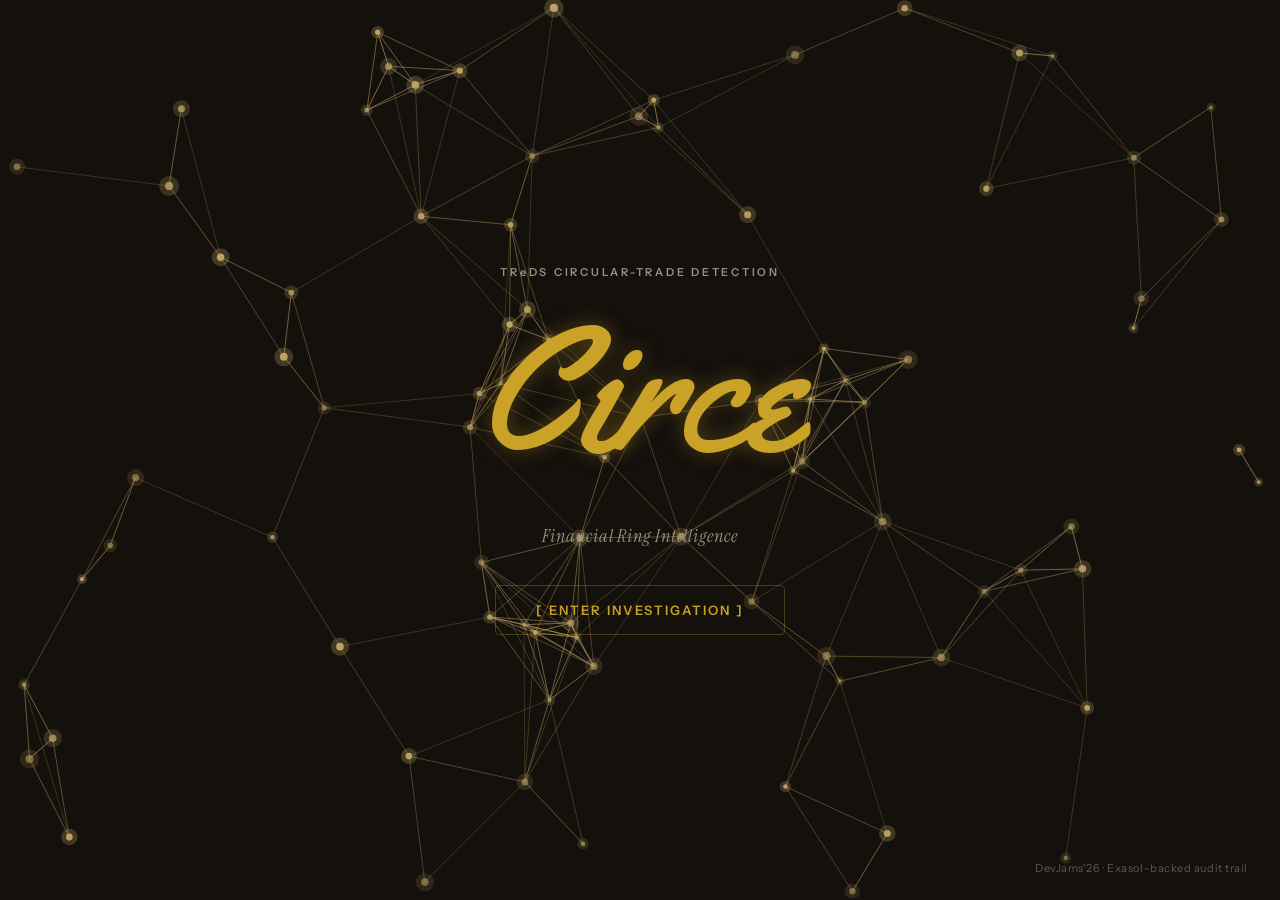
==== commit 280000fb: "fix(brand): remove circle icon, keep pure text lockup with subtle gleam" ====
--- a/demo/index.html
+++ b/demo/index.html
@@ -143,12 +143,6 @@
   <header class="topbar">
     <div class="topbar-left">
       <h1 class="brand clickable" id="brand-home-btn" title="Return to Intro" onclick="if(window.returnToLanding) window.returnToLanding();" tabindex="0" role="button" aria-label="Return to intro screen">
-        <span class="brand-symbol" aria-hidden="true">
-          <svg width="18" height="18" viewBox="0 0 24 24" fill="none" style="display:block;">
-            <circle cx="12" cy="12" r="9" stroke="var(--seal)" stroke-width="2" opacity="0.9"></circle>
-            <circle cx="12" cy="12" r="3.5" fill="var(--seal)"></circle>
-          </svg>
-        </span>
         <span class="brand-wordmark">Circe</span>
         <span class="brand-sub">· Financial Ring Intelligence</span>
       </h1>
--- a/demo/styles.css
+++ b/demo/styles.css
@@ -157,7 +157,7 @@
 
 .brand {
   display: flex;
-  align-items: center;
+  align-items: baseline;
   gap: 8px;
   margin: 0;
   cursor: pointer;
@@ -169,26 +169,6 @@
 }
 .brand:active {
   transform: scale(0.98);
-}
-
-.brand-symbol {
-  display: inline-flex;
-  align-items: center;
-  justify-content: center;
-  color: var(--seal);
-  flex-shrink: 0;
-  animation: symbolBreathe 3.5s ease-in-out infinite;
-}
-
-@keyframes symbolBreathe {
-  0%, 100% {
-    transform: scale(1);
-    opacity: 0.85;
-  }
-  50% {
-    transform: scale(1.12);
-    opacity: 1;
-  }
 }
 
 .brand-wordmark {
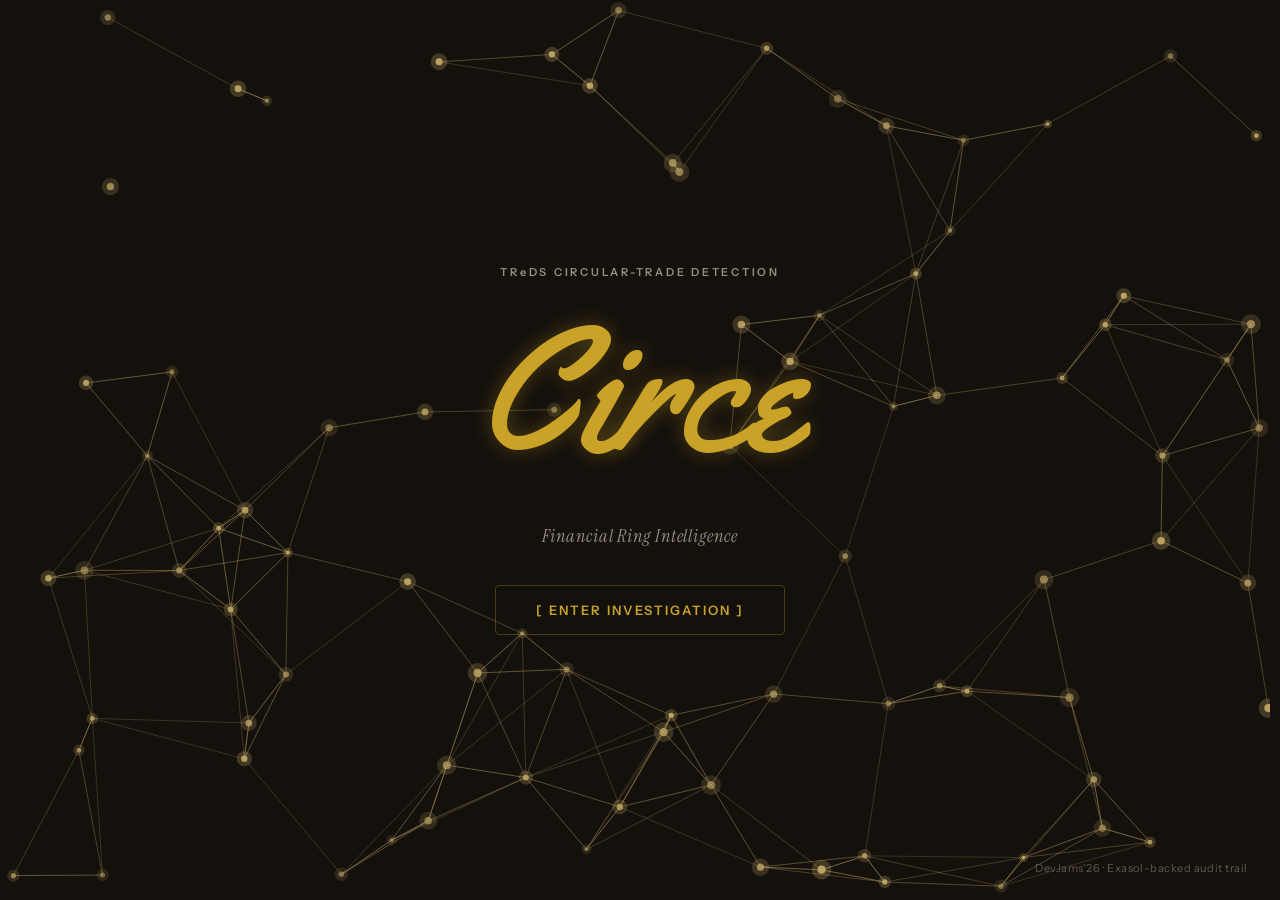
==== commit c31e53be: "fix(assets): resolve CSS and JS asset paths for root domain Vercel deployments" ====
--- a/demo/index.html
+++ b/demo/index.html
@@ -4,10 +4,11 @@
 <meta charset="utf-8">
 <meta name="viewport" content="width=device-width,initial-scale=1">
 <title>Circe · Financial Ring Intelligence</title>
+<base href="/demo/">
 <link rel="preconnect" href="https://fonts.googleapis.com">
 <link rel="preconnect" href="https://fonts.gstatic.com" crossorigin>
 <link href="https://fonts.googleapis.com/css2?family=Instrument+Sans:wght@400;500;600;700&family=Instrument+Serif:ital@0;1&family=JetBrains+Mono:wght@400;500;600&family=Yellowtail&display=swap" rel="stylesheet">
-<link rel="stylesheet" href="styles.css?v=1788350000">
+<link rel="stylesheet" href="/demo/styles.css?v=1788350000">
 </head>
 <body>
 
@@ -440,9 +441,9 @@
   </div>
 </div>
 
-<script src="data.js?v=1788330000"></script>
-<script src="app.js?v=1788330000"></script>
-<script src="constellation.js?v=1788330000"></script>
+<script src="/demo/data.js?v=1788330000"></script>
+<script src="/demo/app.js?v=1788330000"></script>
+<script src="/demo/constellation.js?v=1788330000"></script>
 <script>
   // Global stats populator
   document.addEventListener("DOMContentLoaded", function() {
--- a/demo/styles.css
+++ b/demo/styles.css
@@ -211,12 +211,10 @@
 .topbar-center {
   display: flex;
   align-items: center;
-  gap: 16px;
-  background: rgba(20, 16, 12, 0.7);
-  border: 1px solid var(--border-muted);
-  border-radius: 4px;
-  padding: 4px 16px;
-  backdrop-filter: blur(4px);
+  gap: 20px;
+  background: none;
+  border: none;
+  padding: 0;
 }
 
 .global-stat {
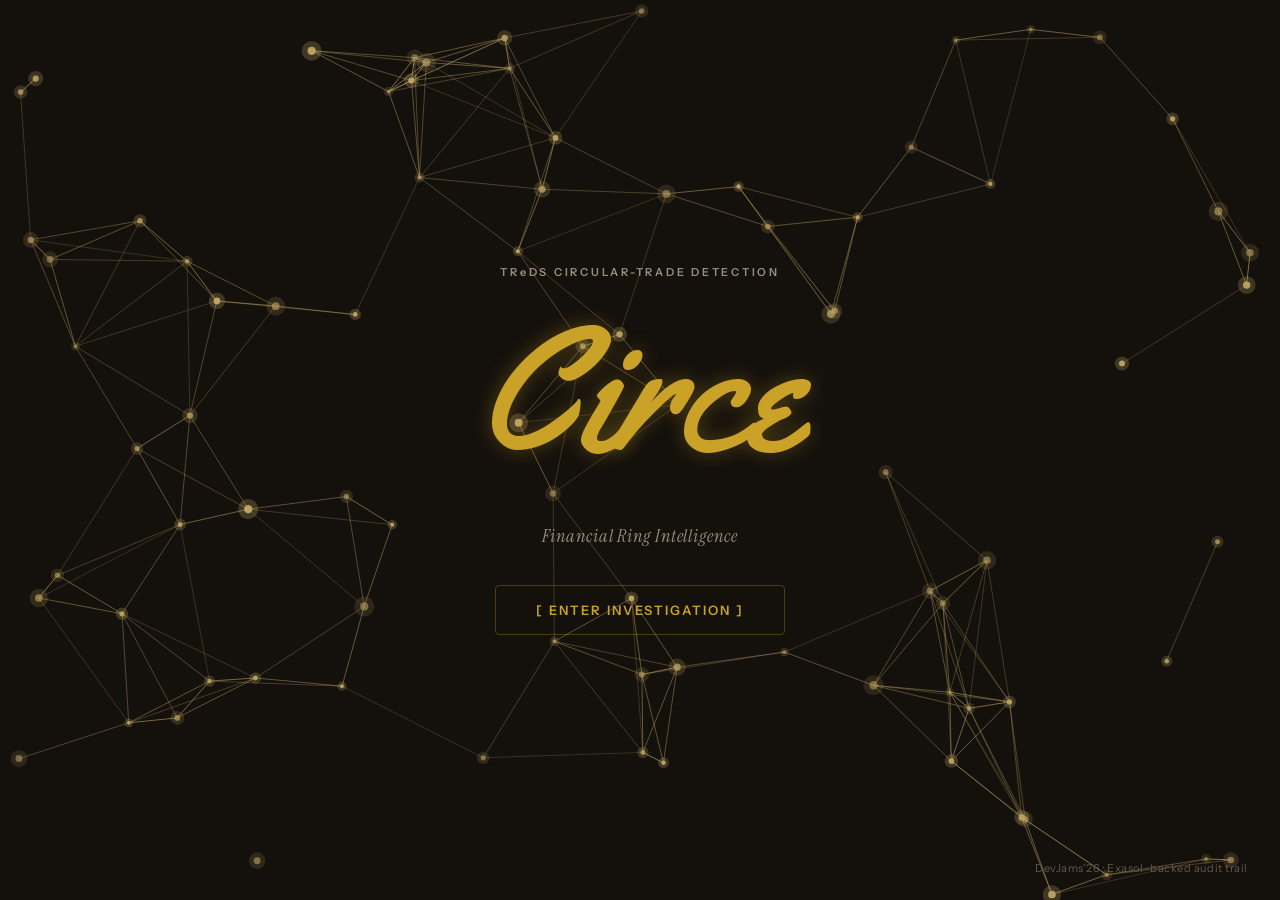
==== commit d5a88d3f: "Plug Exasol into Circe as a real audit trail — local-only Wires a genuine Exasol-backed audit trail " ====
--- a/demo/index.html
+++ b/demo/index.html
@@ -444,6 +444,8 @@
 <script src="/demo/data.js?v=1788330000"></script>
 <script src="/demo/app.js?v=1788330000"></script>
 <script src="/demo/constellation.js?v=1788330000"></script>
+<!-- Local-only: real Exasol audit trail via server.py's /api/audit. See exasol/README.md. -->
+<script src="/demo/audit-trail.js?v=1"></script>
 <script>
   // Global stats populator
   document.addEventListener("DOMContentLoaded", function() {
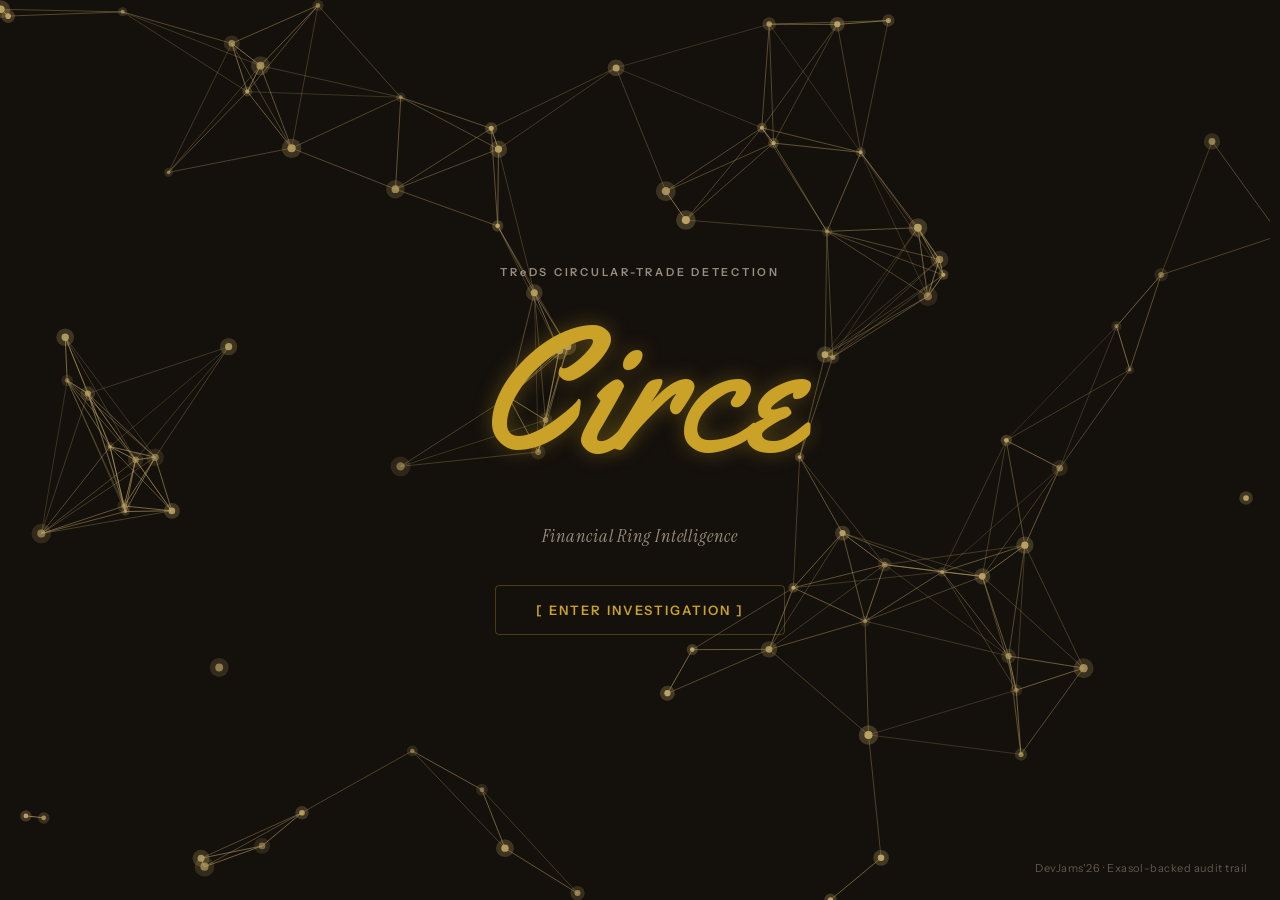
==== commit 37a65936: "Exasol as system of record: in-DB scoring UDFs, scale ladder, AI narrative layer Makes Exasol Person" ====
--- a/demo/index.html
+++ b/demo/index.html
@@ -449,21 +449,24 @@
 <script>
   // Global stats populator
   document.addEventListener("DOMContentLoaded", function() {
-    if (typeof ENTITIES !== 'undefined' && typeof INVOICES !== 'undefined' && typeof SCORED !== 'undefined') {
+    var scoredData = window.CirceStore ? window.CirceStore.getScored() : (typeof SCORED !== 'undefined' ? SCORED : null);
+    if (typeof ENTITIES !== 'undefined' && typeof INVOICES !== 'undefined' && scoredData) {
       var eCount = Object.keys(ENTITIES).length;
       var iCount = Object.keys(INVOICES).length;
-      var totLoops = (typeof SCORED !== 'undefined' && SCORED.total_candidate_count) ? SCORED.total_candidate_count : 5542;
-      var flaggedCount = (typeof SCORED !== 'undefined' && SCORED.high_risk_count) ? SCORED.high_risk_count : 5;
+      var totLoops = scoredData.total_candidate_count || 5542;
+      var flaggedCount = scoredData.high_risk_count || 5;
       
       var container = document.getElementById("global-stats-container");
-      container.innerHTML = 
-        "<div class='global-stat'><span class='gs-val mono num'>" + eCount + "</span><span class='gs-label'>ENTITIES</span></div>" +
-        "<div class='gs-divider'></div>" +
-        "<div class='global-stat'><span class='gs-val mono num'>" + iCount + "</span><span class='gs-label'>INVOICES</span></div>" +
-        "<div class='gs-divider'></div>" +
-        "<div class='global-stat'><span class='gs-val mono num'>" + totLoops.toLocaleString() + "</span><span class='gs-label'>DISCOVERED LOOPS</span></div>" +
-        "<div class='gs-divider'></div>" +
-        "<div class='global-stat'><span class='gs-val risk mono num'>" + flaggedCount + "</span><span class='gs-label risk'>FLAGGED FRAUD</span></div>";
+      if (container) {
+        container.innerHTML = 
+          "<div class='global-stat'><span class='gs-val mono num'>" + eCount + "</span><span class='gs-label'>ENTITIES</span></div>" +
+          "<div class='gs-divider'></div>" +
+          "<div class='global-stat'><span class='gs-val mono num'>" + iCount + "</span><span class='gs-label'>INVOICES</span></div>" +
+          "<div class='gs-divider'></div>" +
+          "<div class='global-stat'><span class='gs-val mono num'>" + totLoops.toLocaleString() + "</span><span class='gs-label'>DISCOVERED LOOPS</span></div>" +
+          "<div class='gs-divider'></div>" +
+          "<div class='global-stat'><span class='gs-val risk mono num'>" + flaggedCount + "</span><span class='gs-label risk'>FLAGGED FRAUD</span></div>";
+      }
     }
   });
 </script>
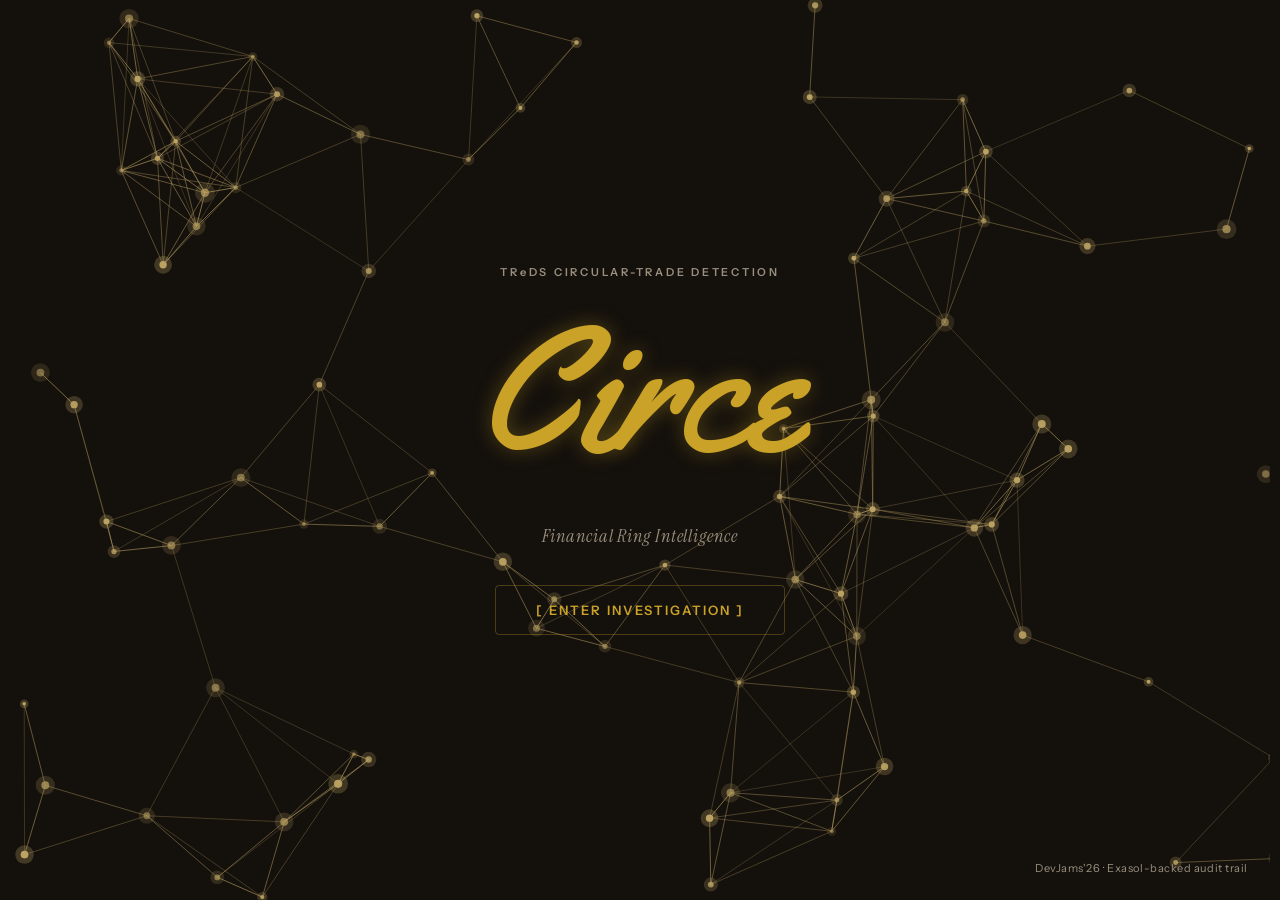
==== commit d4cf4851: "fix(a11y): WCAG contrast, label association, and icon-button names - --paper-dark was 2.72:1 on --in" ====
--- a/demo/index.html
+++ b/demo/index.html
@@ -127,7 +127,7 @@
             font-family: var(--font-sans);
             font-weight: 400;
             font-size: var(--fs-micro);
-            color: var(--paper-dark);
+            color: var(--paper-muted);
             letter-spacing: 0.05em;
             opacity: 0;
             animation: elegantFadeUp 0.8s cubic-bezier(0.2, 0.8, 0.2, 1) 2.0s forwards;
@@ -205,10 +205,10 @@
             <button id="net-toggle-corp" class="btn active" aria-pressed="true">CORPORATE LAYER</button>
             <button id="net-toggle-flagged" class="btn" aria-pressed="false">FLAGGED ONLY</button>
           </div>
-          <select id="net-ring-select" class="control-select">
+          <select id="net-ring-select" class="control-select" aria-label="Filter network by ring">
             <option value="">— ALL RINGS —</option>
           </select>
-          <select id="net-industry-filter" class="control-select">
+          <select id="net-industry-filter" class="control-select" aria-label="Filter network by industry">
             <option value="all">ALL INDUSTRIES</option>
             <option value="distribution">DISTRIBUTION</option>
             <option value="manufacturing">MANUFACTURING</option>
@@ -217,10 +217,10 @@
           </select>
           <button id="net-reset-btn" class="btn">RESET VIEW</button>
           <div class="network-zoom-controls" style="display:flex; gap:4px; align-items:center; margin-left:auto;">
-            <button id="net-zoom-out" class="btn" title="Zoom Out" style="padding:4px 10px; font-weight:bold;">−</button>
+            <button id="net-zoom-out" class="btn" title="Zoom Out" aria-label="Zoom Out" style="padding:4px 10px; font-weight:bold;">−</button>
             <span id="net-zoom-val" class="mono" style="font-size:var(--fs-micro); color:var(--paper-muted); min-width:42px; text-align:center;">100%</span>
-            <button id="net-zoom-in" class="btn" title="Zoom In" style="padding:4px 10px; font-weight:bold;">+</button>
-            <button id="net-zoom-reset" class="btn" title="Reset Zoom" style="padding:4px 8px; font-size:var(--fs-micro);">1:1</button>
+            <button id="net-zoom-in" class="btn" title="Zoom In" aria-label="Zoom In" style="padding:4px 10px; font-weight:bold;">+</button>
+            <button id="net-zoom-reset" class="btn" title="Reset Zoom" aria-label="Reset Zoom to 100%" style="padding:4px 8px; font-size:var(--fs-micro);">1:1</button>
           </div>
         </div>
       </div>
@@ -247,8 +247,10 @@
     <div id="view-directory" class="view-section">
       <div class="ledger-header-strip">
         <div class="ledger-controls">
-          <input type="text" id="dir-search" class="control-input" placeholder="Search entity ID, name, industry, NIC..." />
-          <select id="dir-sort" class="control-select">
+          <label for="dir-search" class="sr-only">Search entities</label>
+          <input type="text" id="dir-search" class="control-input" placeholder="Search entity ID, name, industry, NIC..." aria-label="Search entities by ID, name, industry, or NIC" />
+          <label for="dir-sort" class="sr-only">Sort entities</label>
+          <select id="dir-sort" class="control-select" aria-label="Sort entities">
             <option value="rings-desc">Flagged Rings (Most first)</option>
             <option value="loss-desc">Expected Loss (Highest first)</option>
             <option value="invoices-desc">Invoices (Most first)</option>
@@ -256,7 +258,8 @@
             <option value="date-new">Registration Date (Newest first)</option>
             <option value="id-asc">Entity ID (Ascending)</option>
           </select>
-          <select id="dir-filter-industry" class="control-select">
+          <label for="dir-filter-industry" class="sr-only">Filter entities by industry</label>
+          <select id="dir-filter-industry" class="control-select" aria-label="Filter entities by industry">
             <option value="all">ALL INDUSTRIES</option>
             <option value="distribution">DISTRIBUTION</option>
             <option value="manufacturing">MANUFACTURING</option>
@@ -289,15 +292,18 @@
     <div id="view-ledger" class="view-section">
       <div class="ledger-header-strip">
         <div class="ledger-controls">
-          <input type="text" id="ledger-search" class="control-input" placeholder="Search ID, company, HS code..." />
-          <select id="ledger-sort" class="control-select">
+          <label for="ledger-search" class="sr-only">Search invoices</label>
+          <input type="text" id="ledger-search" class="control-input" placeholder="Search ID, company, HS code..." aria-label="Search invoices by ID, company, or HS code" />
+          <label for="ledger-sort" class="sr-only">Sort invoices</label>
+          <select id="ledger-sort" class="control-select" aria-label="Sort invoices">
             <option value="date-new">Invoice Date (Newest first)</option>
             <option value="date-old">Invoice Date (Oldest first)</option>
             <option value="amount-high">Amount (Highest first)</option>
             <option value="amount-low">Amount (Lowest first)</option>
             <option value="id">Invoice ID</option>
           </select>
-          <select id="ledger-filter" class="control-select">
+          <label for="ledger-filter" class="sr-only">Filter invoices</label>
+          <select id="ledger-filter" class="control-select" aria-label="Filter invoices">
             <option value="all">ALL</option>
             <option value="dataset">DATASET</option>
             <option value="investigator">INVESTIGATOR ADDED</option>
@@ -342,7 +348,7 @@
   <div class="modal-window">
     <div class="modal-header">
       <h2 id="modal-title">INVOICE DETAIL</h2>
-      <button id="modal-close" class="modal-close-btn">&times;</button>
+      <button id="modal-close" class="modal-close-btn" aria-label="Close invoice details modal" title="Close modal">&times;</button>
     </div>
     <div id="modal-body" class="modal-body"></div>
   </div>
@@ -353,7 +359,7 @@
   <div class="modal-window entity-window">
     <div class="modal-header">
       <h2 id="entity-modal-title">ENTITY DETAIL</h2>
-      <button id="entity-modal-close" class="modal-close-btn">&times;</button>
+      <button id="entity-modal-close" class="modal-close-btn" aria-label="Close entity details modal" title="Close modal">&times;</button>
     </div>
     <div id="entity-modal-body" class="modal-body"></div>
   </div>
@@ -364,45 +370,45 @@
   <div class="modal-window add-invoice-window">
     <div class="modal-header">
       <h2>ADD INVESTIGATOR INVOICE</h2>
-      <button id="add-invoice-close" class="modal-close-btn">&times;</button>
+      <button id="add-invoice-close" class="modal-close-btn" aria-label="Close add invoice modal" title="Close modal">&times;</button>
     </div>
     <div class="modal-body form-body">
       <div id="add-inv-error" class="form-error hidden"></div>
       
       <div class="form-grid">
         <div class="form-group">
-          <label>INVOICE ID <span class="req">*</span></label>
+          <label for="add-inv-id">INVOICE ID <span class="req">*</span></label>
           <input type="text" id="add-inv-id" placeholder="e.g. I0201" class="form-input" />
         </div>
         
         <div class="form-group">
-          <label>VALUE (₹) <span class="req">*</span></label>
+          <label for="add-inv-val">VALUE (₹) <span class="req">*</span></label>
           <input type="number" id="add-inv-val" placeholder="e.g. 10000000" min="0" class="form-input" />
         </div>
 
         <div class="form-group">
-          <label>SELLER ENTITY ID <span class="req">*</span></label>
+          <label for="add-inv-seller">SELLER ENTITY ID <span class="req">*</span></label>
           <input type="text" id="add-inv-seller" list="entity-ids" placeholder="e.g. E040" class="form-input" />
         </div>
 
         <div class="form-group">
-          <label>BUYER ENTITY ID <span class="req">*</span></label>
+          <label for="add-inv-buyer">BUYER ENTITY ID <span class="req">*</span></label>
           <input type="text" id="add-inv-buyer" list="entity-ids" placeholder="e.g. E041" class="form-input" />
         </div>
 
         <div class="form-group">
-          <label>INVOICE DATE <span class="req">*</span></label>
+          <label for="add-inv-date">INVOICE DATE <span class="req">*</span></label>
           <input type="date" id="add-inv-date" class="form-input" />
         </div>
 
         <div class="form-group">
-          <label>HS CODE <span class="req">*</span></label>
+          <label for="add-inv-hs">HS CODE <span class="req">*</span></label>
           <input type="text" id="add-inv-hs" list="hs-datalist" placeholder="6-8 digit HS code" class="form-input" />
           <div id="add-inv-hs-hint" class="form-hint"></div>
         </div>
 
         <div class="form-group">
-          <label>DISCOUNTING DATE</label>
+          <label for="add-inv-discounting">DISCOUNTING DATE</label>
           <input type="date" id="add-inv-discounting" class="form-input" />
         </div>
       </div>
--- a/demo/styles.css
+++ b/demo/styles.css
@@ -14,7 +14,7 @@
 
   --paper: #EFE7D8;
   --paper-muted: #9A8F7E;
-  --paper-dark: #62584B;
+  --paper-dark: #8E8272; /* WCAG 2.1 AA compliant (>= 4.5:1 on ink backgrounds) */
 
   --seal: #C9A227;
   --seal-dim: rgba(201, 162, 39, 0.15);
@@ -130,6 +130,18 @@
 
 .hidden {
   display: none !important;
+}
+
+.sr-only {
+  position: absolute !important;
+  width: 1px !important;
+  height: 1px !important;
+  padding: 0 !important;
+  margin: -1px !important;
+  overflow: hidden !important;
+  clip: rect(0, 0, 0, 0) !important;
+  white-space: nowrap !important;
+  border: 0 !important;
 }
 
 /* APP SHELL */
@@ -1743,7 +1755,7 @@
   flex-shrink: 0;
   font-family: var(--font-mono);
   font-size: var(--fs-micro);
-  color: var(--paper-dark);
+  color: var(--paper-muted);
   min-width: 50px;
   text-align: right;
 }
@@ -1918,7 +1930,7 @@
 }
 #tour-skip {
   margin-left: auto;
-  color: var(--paper-dark);
+  color: var(--paper-muted);
   border-color: transparent;
   font-size: var(--fs-micro);
 }
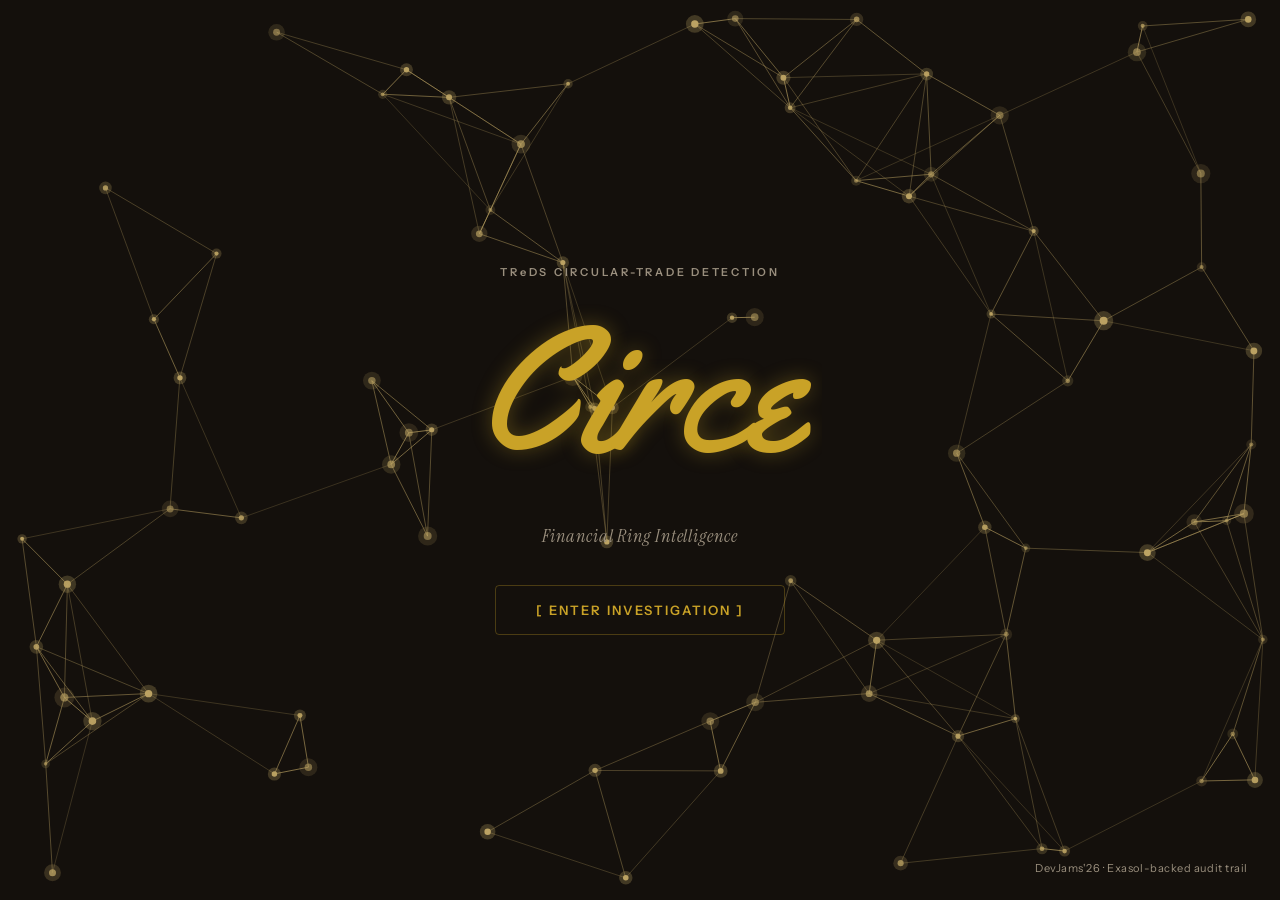
==== commit 7c5c19af: "feat(demo): wire up AI evidence narrative button + fix silent audit-log failure demo/app.js: the /ap" ====
--- a/demo/index.html
+++ b/demo/index.html
@@ -448,7 +448,7 @@
 </div>
 
 <script src="/demo/data.js?v=1788330000"></script>
-<script src="/demo/app.js?v=1788330000"></script>
+<script src="/demo/app.js?v=1789306200"></script>
 <script src="/demo/constellation.js?v=1788330000"></script>
 <!-- Local-only: real Exasol audit trail via server.py's /api/audit. See exasol/README.md. -->
 <script src="/demo/audit-trail.js?v=1"></script>
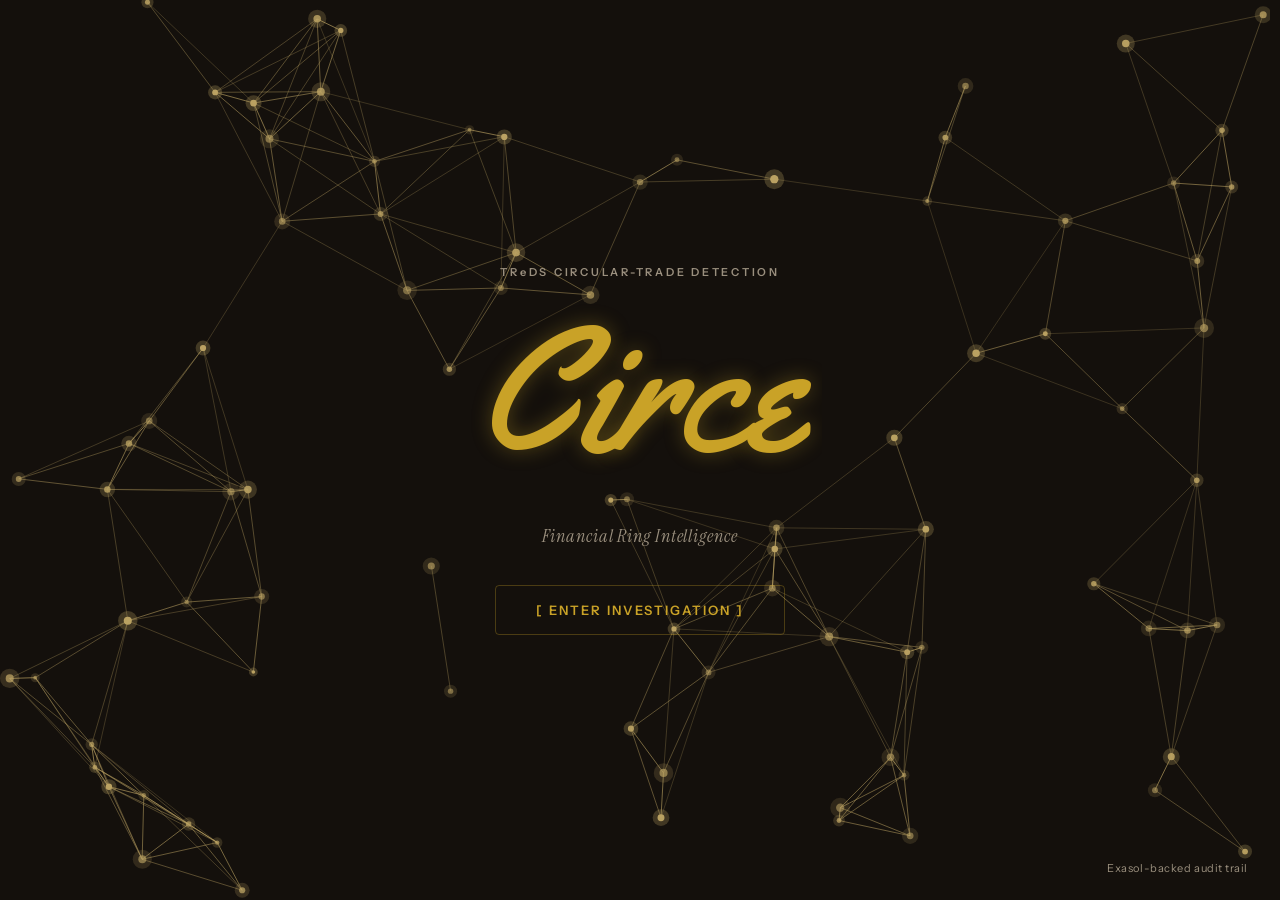
==== commit 1db959d1: "cleanup" ====
--- a/demo/index.html
+++ b/demo/index.html
@@ -46,7 +46,7 @@
     <!-- Footer Corner Meta Text -->
     <div style="position:absolute; bottom:24px; right:32px; z-index:10; pointer-events:none;">
         <p class="footer-meta-text">
-            DevJams'26 · Exasol-backed audit trail
+            Exasol-backed audit trail
         </p>
     </div>
 
